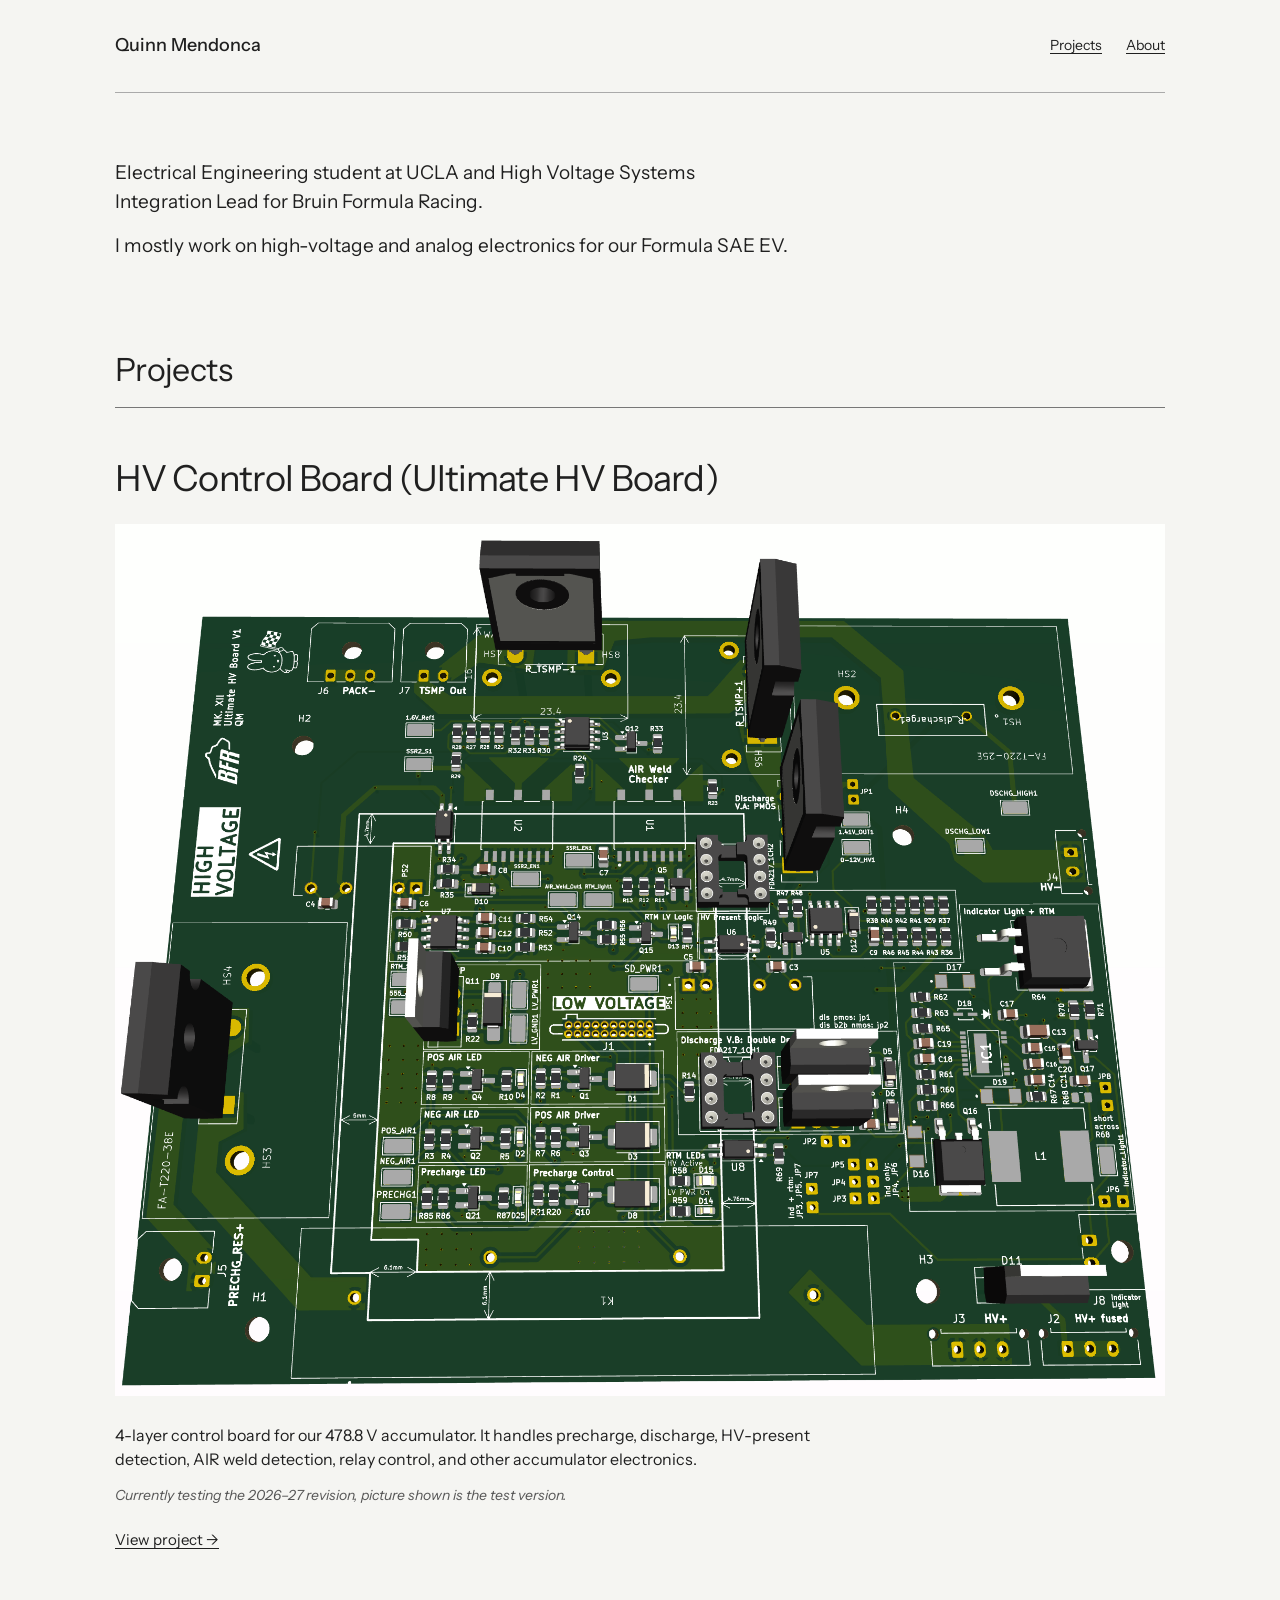
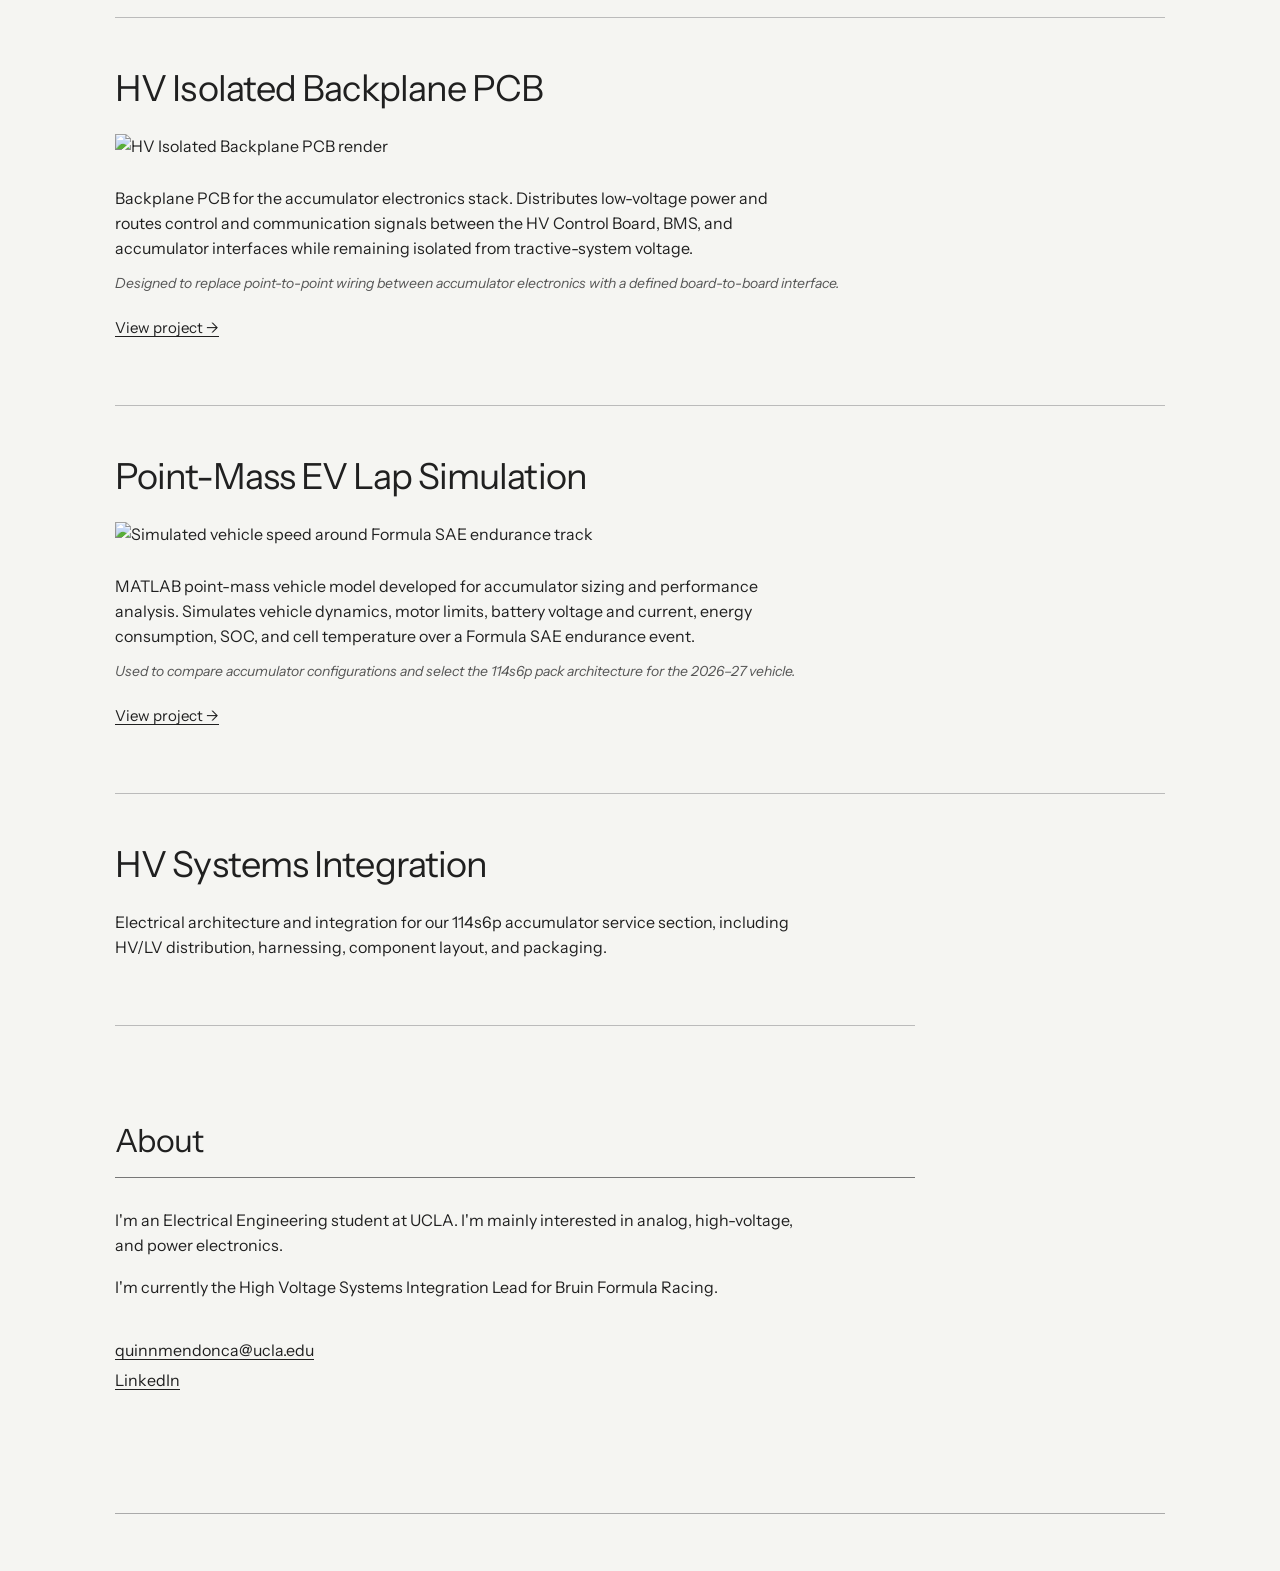
==== index.html @ 47c8b82d "lap sim info" ====
<!DOCTYPE html>
<html lang="en">

<head>
    <meta charset="UTF-8">
    <meta name="viewport" content="width=device-width, initial-scale=1.0">
    <title>Quinn Mendonca</title>
    <link rel="stylesheet" href="style.css">
</head>

<body>

<nav>
    <a class="site-name" href="index.html">Quinn Mendonca</a>

    <div class="nav-links">
        <a href="#projects">Projects</a>
        <a href="#about">About</a>
    </div>
</nav>

<main>

    <!-- INTRO -->
    <section class="intro">

        <p>
            Electrical Engineering student at UCLA and High Voltage Systems
            Integration Lead for Bruin Formula Racing.
        </p>

        <p>
            I mostly work on high-voltage and analog electronics for our
            Formula SAE EV.
        </p>

    </section>


    <!-- PROJECTS -->
    <section id="projects">

        <h1>Projects</h1>


        <!-- HV CONTROL BOARD -->
        <article class="project">

            <div class="project-heading">
                <h2>HV Control Board (Ultimate HV Board)</h2>
            </div>

            <div class="project-image">

                
                <img src="images/hv-control-board.png"
                     alt="HV Control Board PCB render">
                

            </div>

            <p class="project-description">
                4-layer control board for our 478.8 V accumulator. It handles
                precharge, discharge, HV-present detection, AIR weld detection,
                relay control, and other accumulator electronics.
            </p>

            <p class="project-note">
                Currently testing the 2026–27 revision, picture shown is the test version.
            </p>

            <a class="project-link"
               href="projects/hv-control-board.html">
                View project →
            </a>

        </article>

        <!-- HV ISOLATED BACKPLANE -->

        <article class="project">

            <div class="project-heading">
                <h2>HV Isolated Backplane PCB</h2>
            </div>

            <div class="project-image">

                <img src="images/hv-isolated-backplane/backplane.png"
                    alt="HV Isolated Backplane PCB render">

            </div>

            <p class="project-description">
                Backplane PCB for the accumulator electronics stack. Distributes
                low-voltage power and routes control and communication signals between
                the HV Control Board, BMS, and accumulator interfaces while remaining
                isolated from tractive-system voltage.
            </p>

            <p class="project-note">
                Designed to replace point-to-point wiring between accumulator
                electronics with a defined board-to-board interface.
            </p>

            <a class="project-link"
            href="projects/hv-isolated-backplane.html">
                View project →
            </a>

        </article>



         <!-- POINT-MASS EV LAP SIMULATION -->

        <article class="project">

            <div class="project-heading">
                <h2>Point-Mass EV Lap Simulation</h2>
            </div>

            <div class="project-image">

                <img src="images/lap-simulation/track.png"
                    alt="Simulated vehicle speed around Formula SAE endurance track">

            </div>

            <p class="project-description">
                MATLAB point-mass vehicle model developed for accumulator sizing and
                performance analysis. Simulates vehicle dynamics, motor limits,
                battery voltage and current, energy consumption, SOC, and cell
                temperature over a Formula SAE endurance event.
            </p>

            <p class="project-note">
                Used to compare accumulator configurations and select the 114s6p pack
                architecture for the 2026–27 vehicle.
            </p>

            <a class="project-link"
            href="projects/point-mass-ev-lap-simulation.html">
                View project →
            </a>

        </article>


        <!-- HV SYSTEMS -->
        <article class="project simple-project">

            <div class="project-heading">
                <h2>HV Systems Integration</h2>
            </div>

            <p class="project-description">
                Electrical architecture and integration for our 114s6p
                accumulator service section, including HV/LV distribution, harnessing,
                component layout, and packaging.
            </p>

        </article>


    </section>


    <!-- ABOUT -->
    <section id="about" class="about">

        <h1>About</h1>

        <p>
            I'm an Electrical Engineering student at UCLA. I'm mainly interested
            in analog, high-voltage, and power electronics.
        </p>

        <p>
            I'm currently the High Voltage Systems Integration Lead for
            Bruin Formula Racing.
        </p>

        <p class="contact">
            <a href="mailto:quinnmendonca@ucla.edu">
                quinnmendonca@ucla.edu
            </a>
            <br>
            <a href="https://www.linkedin.com/in/quinn-mendonca">
                LinkedIn
            </a>
        </p>

    </section>

</main>


<footer>
  
</footer>

</body>

</html>
---- style.css ----
@import url("https://fonts.googleapis.com/css2?family=Instrument+Sans:wght@400;500;600&display=swap");


* {
    box-sizing: border-box;
}


body {
    margin: 0;

    background: #f5f5f2;
    color: #202020;

    font-family: "Instrument Sans", Arial, sans-serif;
    font-size: 16px;
    line-height: 1.55;
}


a {
    color: #202020;
    text-underline-offset: 3px;
}


/* PAGE WIDTH */

nav,
main,
footer {
    width: calc(100% - 64px);
    max-width: 1050px;

    margin-left: auto;
    margin-right: auto;
}


/* NAV */

nav {
    padding: 32px 0;

    display: flex;
    justify-content: space-between;
    align-items: center;

    border-bottom: 1px solid #aaa;
}


.site-name {
    font-size: 18px;
    font-weight: 500;
    text-decoration: none;
}


.nav-links {
    display: flex;
    gap: 24px;
}


.nav-links a {
    font-size: 14px;
}


/* INTRO */

.intro {
    max-width: 680px;

    padding: 65px 0 85px;
}


.intro p {
    margin: 0 0 14px;

    font-size: 19px;
    line-height: 1.55;
}


.intro p:last-child {
    margin-bottom: 0;
}


/* NORMAL SECTION HEADINGS */

section > h1 {
    margin: 0;

    padding-bottom: 12px;

    border-bottom: 1px solid #777;

    font-size: 32px;
    font-weight: 400;
    letter-spacing: -0.02em;
}


/* PROJECTS */

.project {
    padding: 50px 0 65px;

    border-bottom: 1px solid #bbb;
}


.project-heading {
    margin-bottom: 25px;
}


.project-heading h2 {
    margin: 0 0 7px;

    font-size: 36px;
    font-weight: 400;
    line-height: 1.15;

    letter-spacing: -0.025em;
}


.small-label {
    margin: 0;

    font-size: 9px;
    font-weight: 500;
    letter-spacing: 0.12em;

    text-transform: uppercase;

    opacity: 0.55;
}


/* PCB IMAGE */

.project-image {
    width: 100%;

    margin: 0 0 27px;
}


.project-image img {
    display: block;

    width: 100%;
    height: auto;
}


.placeholder {
    width: 100%;
    height: 470px;

    display: flex;
    align-items: center;
    justify-content: center;

    background: #deded9;

    font-size: 10px;
    letter-spacing: 0.1em;

    color: #777;
}


/* PROJECT TEXT */

.project-description {
    max-width: 700px;

    margin: 0 0 13px;
}


.project-note {
    margin: 0 0 20px;

    font-size: 14px;
    font-style: italic;

    color: #555;
}


.project-link {
    font-size: 15px;
}


.simple-project {
    max-width: 800px;
}


.simple-project .project-description {
    margin-bottom: 0;
}


/* ABOUT */

.about {
    max-width: 800px;

    padding: 90px 0 100px;
}


.about > h1 {
    margin-bottom: 30px;
}


.about > p {
    max-width: 680px;

    margin: 0 0 17px;
}


.contact {
    margin-top: 35px !important;
    line-height: 1.9;
}


/* FOOTER */

footer {
    padding: 22px 0 35px;

    border-top: 1px solid #aaa;

    font-size: 11px;

    color: #666;
}


footer p {
    margin: 0;
}


/* MOBILE */

@media (max-width: 700px) {

    nav,
    main,
    footer {
        width: calc(100% - 36px);
    }


    nav {
        padding: 24px 0;
    }


    .site-name {
        font-size: 16px;
    }


    .nav-links {
        gap: 15px;
    }


    .nav-links a {
        font-size: 12px;
    }


    .intro {
        padding: 50px 0 65px;
    }


    .intro p {
        font-size: 17px;
    }


    section > h1 {
        font-size: 28px;
    }


    .project {
        padding: 38px 0 50px;
    }


    .project-heading h2 {
        font-size: 30px;
    }


    .placeholder {
        height: 280px;
    }


    .about {
        padding: 65px 0 80px;
    }

}/* ========================================
   PROJECT PAGE
   ======================================== */

.project-page {
    max-width: 900px;
}


/* INTRO */

.project-intro {
    padding: 65px 0 55px;
}

.back-link {
    display: inline-block;

    margin-bottom: 38px;

    font-size: 13px;
}

.project-intro h1 {
    margin: 0 0 12px;

    font-size: 48px;
    font-weight: 400;
    line-height: 1.1;

    letter-spacing: -0.035em;
}

.project-subtitle {
    margin: 0 0 35px;

    font-size: 10px;
    font-weight: 500;
    letter-spacing: 0.1em;

    text-transform: uppercase;

    color: #666;
}

.project-lead {
    max-width: 700px;

    margin: 0;

    font-size: 19px;
    line-height: 1.6;
}


/* SECTIONS */

.project-section {
    padding: 65px 0;

    border-top: 1px solid #888;
}

.project-section h2 {
    margin: 0 0 30px;

    font-size: 34px;
    font-weight: 400;

    letter-spacing: -0.025em;
}

.project-section h3 {
    margin: 42px 0 17px;

    font-size: 20px;
    font-weight: 500;
}

.project-section > p {
    max-width: 720px;

    margin: 0 0 20px;

    line-height: 1.65;
}

.project-section ul {
    max-width: 680px;

    margin: 22px 0 35px;
    padding-left: 28px;
}

.project-section li {
    margin-bottom: 8px;
}


/* IMAGES */

.project-page figure {
    margin-left: 0;
    margin-right: 0;
}

.full-image {
    margin-top: 0;
    margin-bottom: 65px;
}

.content-image {
    max-width: 760px;

    margin-top: 35px;
    margin-bottom: 35px;
}

.project-placeholder {
    width: 100%;
    min-height: 420px;

    display: flex;
    align-items: center;
    justify-content: center;

    background: #deded9;

    color: #777;

    font-size: 10px;
    letter-spacing: 0.1em;
}

.project-placeholder.schematic {
    min-height: 350px;

    background: #fff;
}

.project-placeholder.small {
    min-height: 260px;
}

.project-placeholder.board-layout {
    min-height: 500px;
}

.project-placeholder.photo {
    min-height: 400px;
}

figcaption,
.image-note {
    margin-top: 9px;

    font-size: 11px;
    line-height: 1.5;

    color: #666;
}


/* TWO IMAGES */

.two-images {
    display: grid;
    grid-template-columns: 1fr 1fr;
    gap: 20px;

    margin: 35px 0;
}

.two-images figure {
    margin-top: 0;
    margin-bottom: 0;
}


/* CALCULATIONS */

.calculation-box {
    max-width: 720px;

    margin: 28px 0;

    padding: 30px;

    background: #e8e8e4;

    font-size: 13px;
}


/* STATUS */

.project-updated {
    padding: 25px 0 70px;

    border-top: 1px solid #888;

    font-size: 10px;
    letter-spacing: 0.08em;

    text-transform: uppercase;

    color: #666;
}


/* REAL IMAGES */

.project-page img {
    display: block;

    max-width: 100%;
    height: auto;
}


/* MOBILE */

@media (max-width: 700px) {

    .project-intro {
        padding: 45px 0;
    }

    .back-link {
        margin-bottom: 28px;
    }

    .project-intro h1 {
        font-size: 39px;
    }

    .project-lead {
        font-size: 17px;
    }

    .project-section {
        padding: 50px 0;
    }

    .project-section h2 {
        font-size: 30px;
    }

    .two-images {
        display: block;
    }

    .two-images figure {
        margin-bottom: 30px;
    }

    .project-placeholder {
        min-height: 280px;
    }

    .project-placeholder.schematic,
    .project-placeholder.small,
    .project-placeholder.photo,
    .project-placeholder.board-layout {
        min-height: 250px;
    }

}
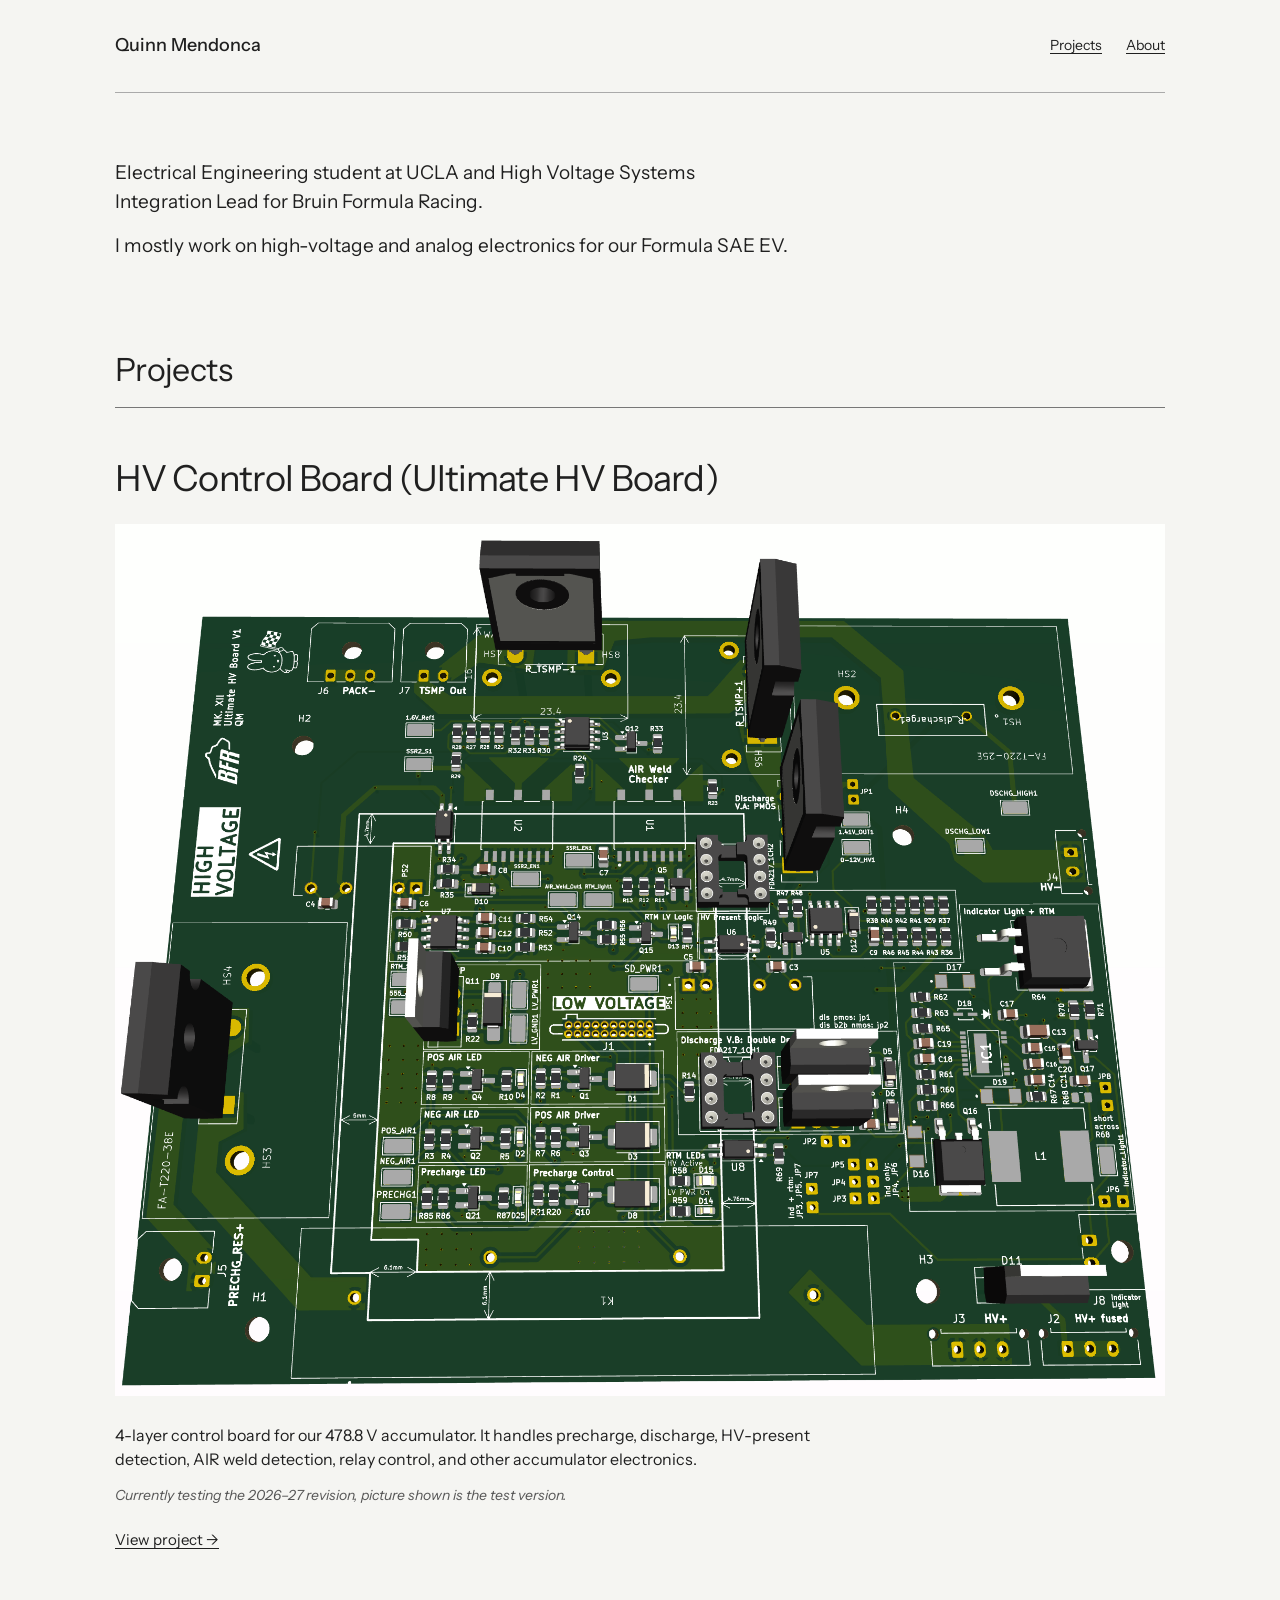
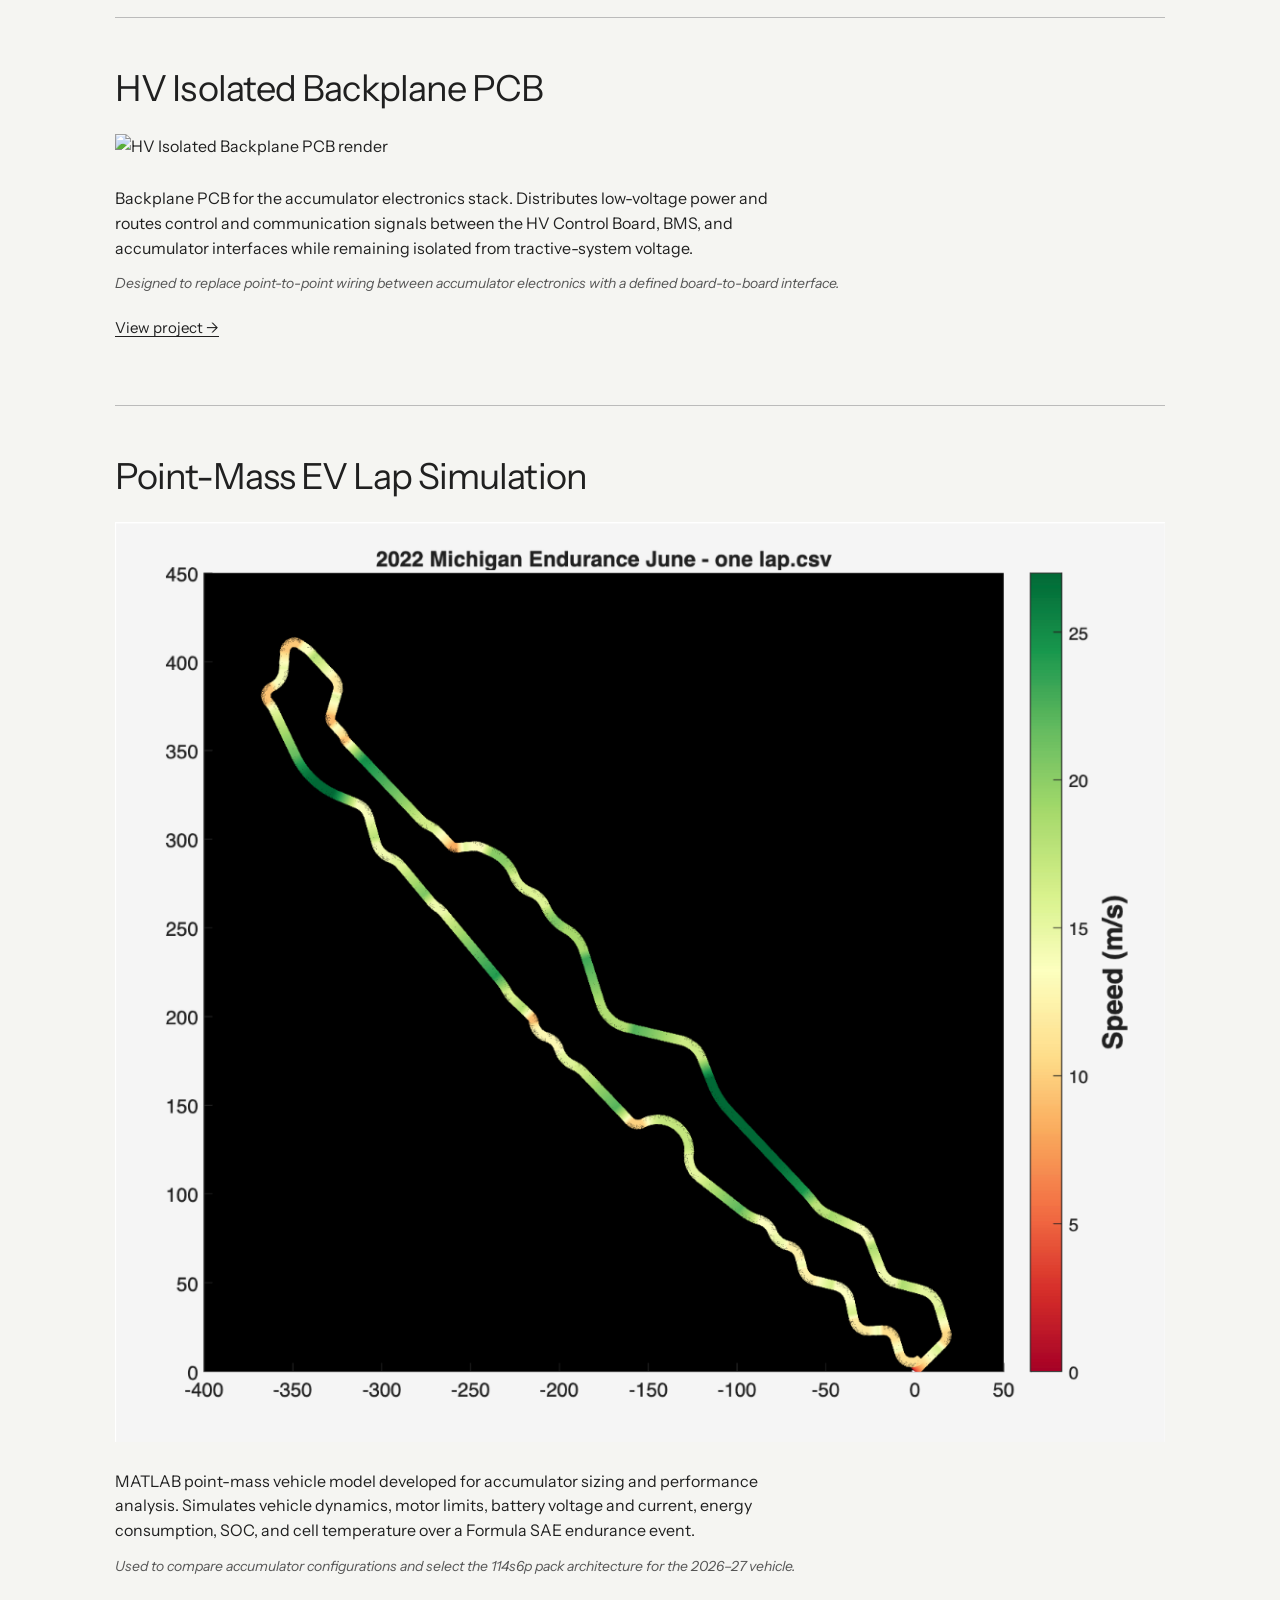
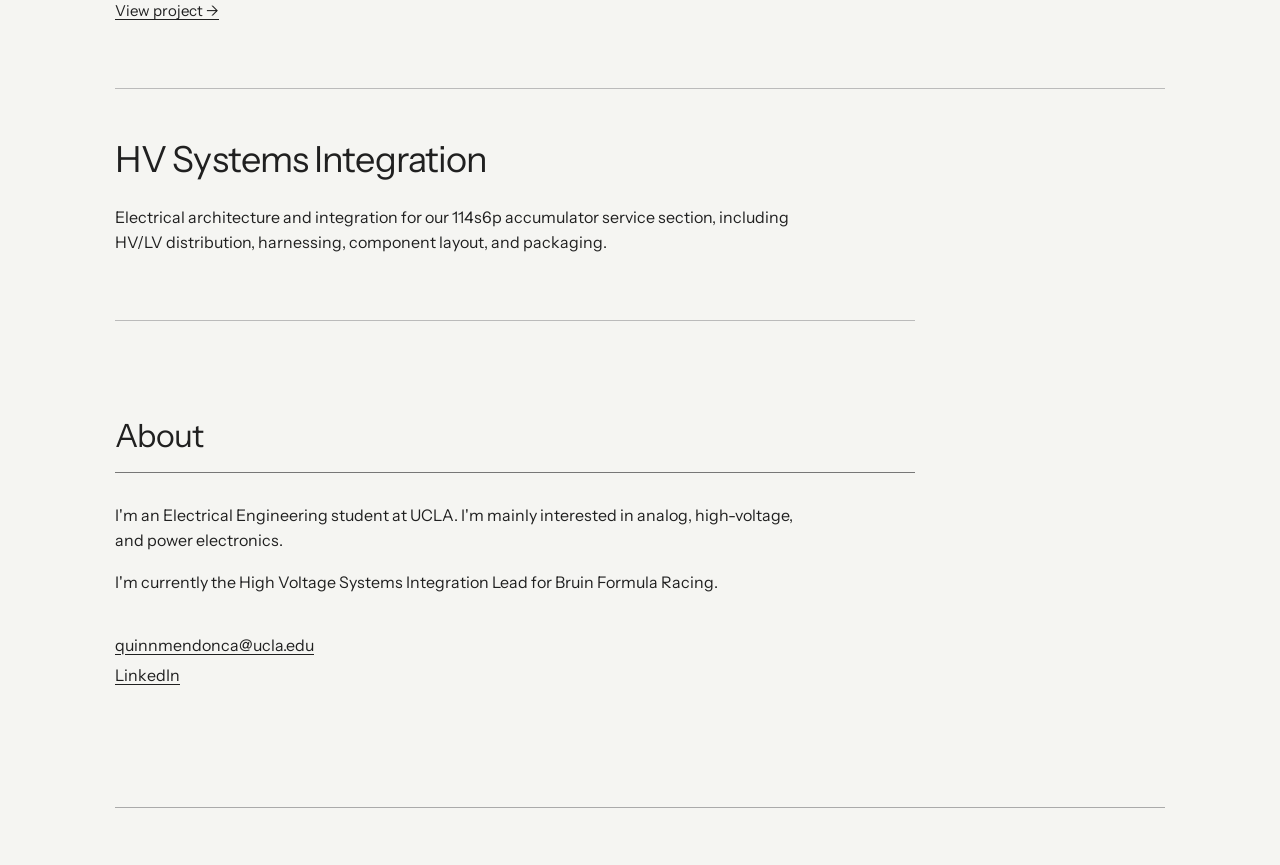
==== commit f8d60985: "update" ====
--- a/index.html
+++ b/index.html
@@ -122,7 +122,7 @@
 
             <div class="project-image">
 
-                <img src="images/lap-simulation/track.png"
+                <img src="images/lap-sim/track.png"
                     alt="Simulated vehicle speed around Formula SAE endurance track">
 
             </div>
@@ -140,7 +140,7 @@
             </p>
 
             <a class="project-link"
-            href="projects/point-mass-ev-lap-simulation.html">
+            href="projects/lap-sim.html">
                 View project →
             </a>
 
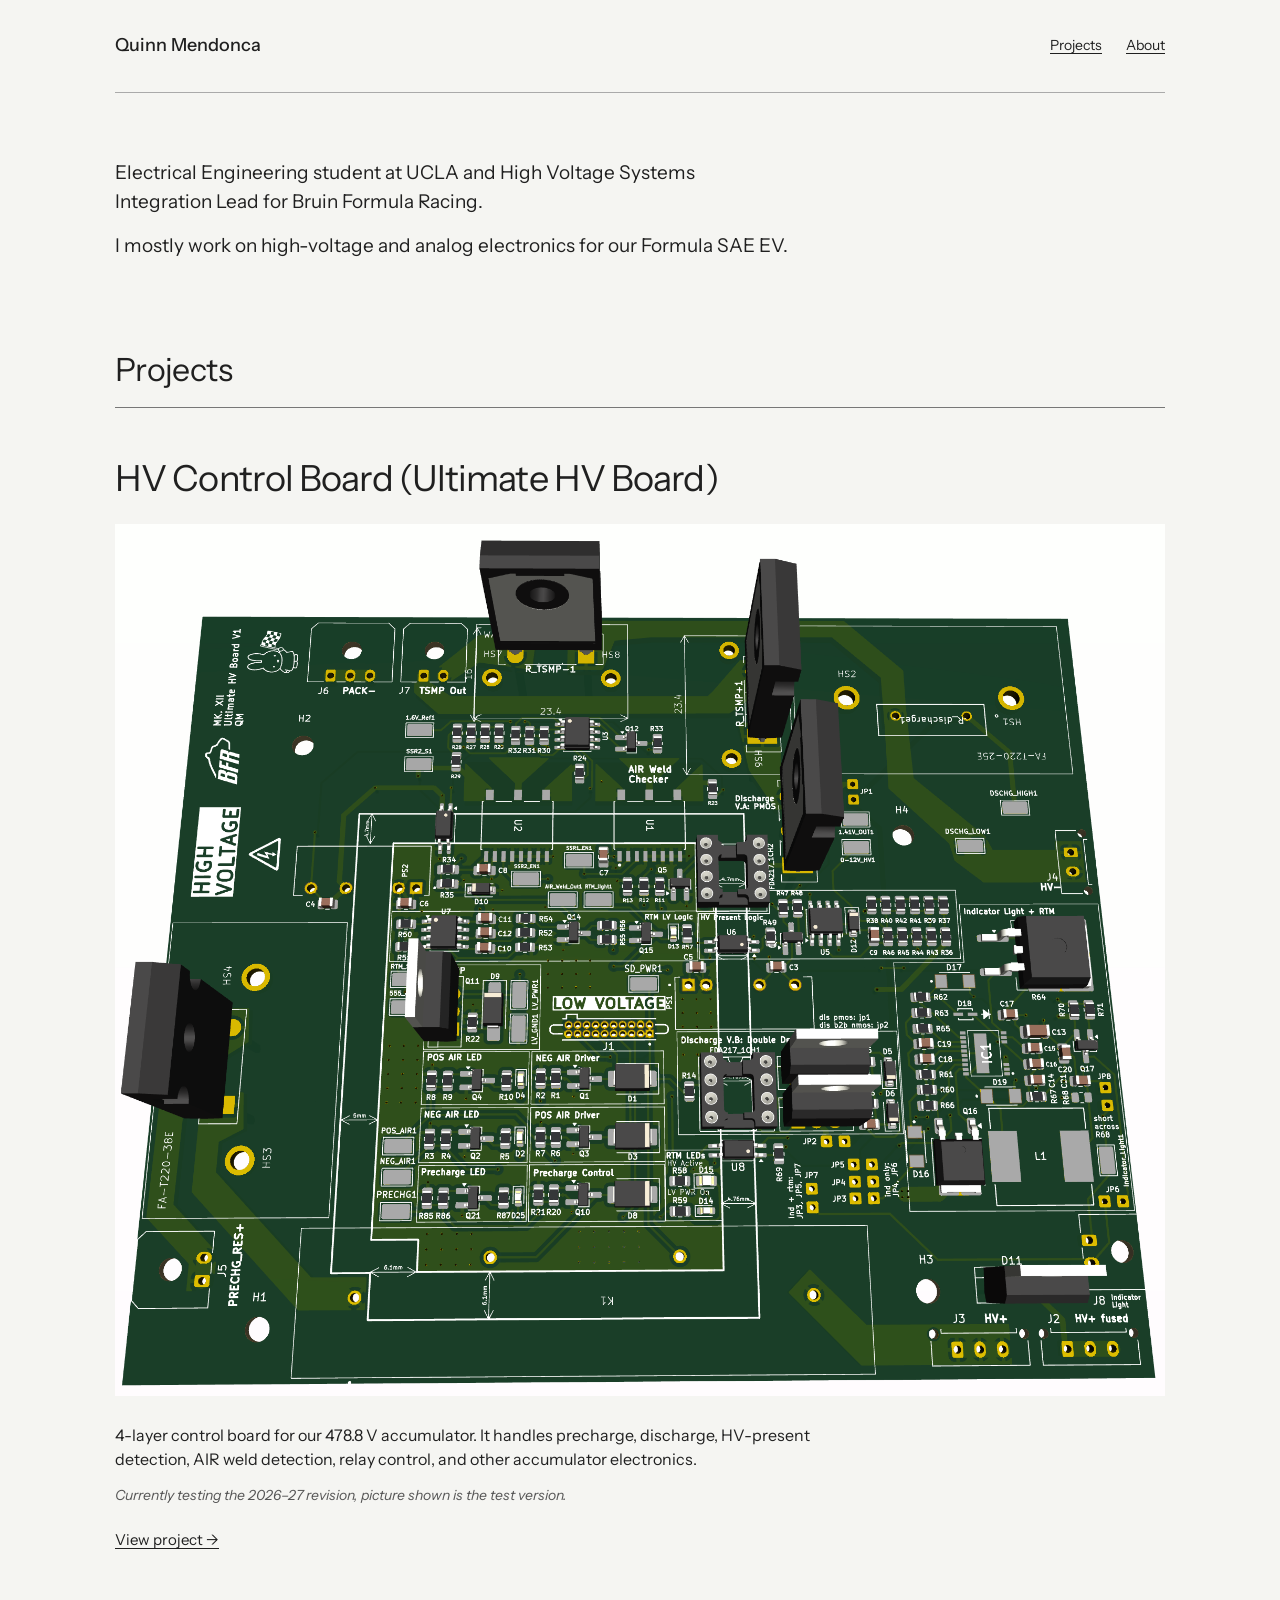
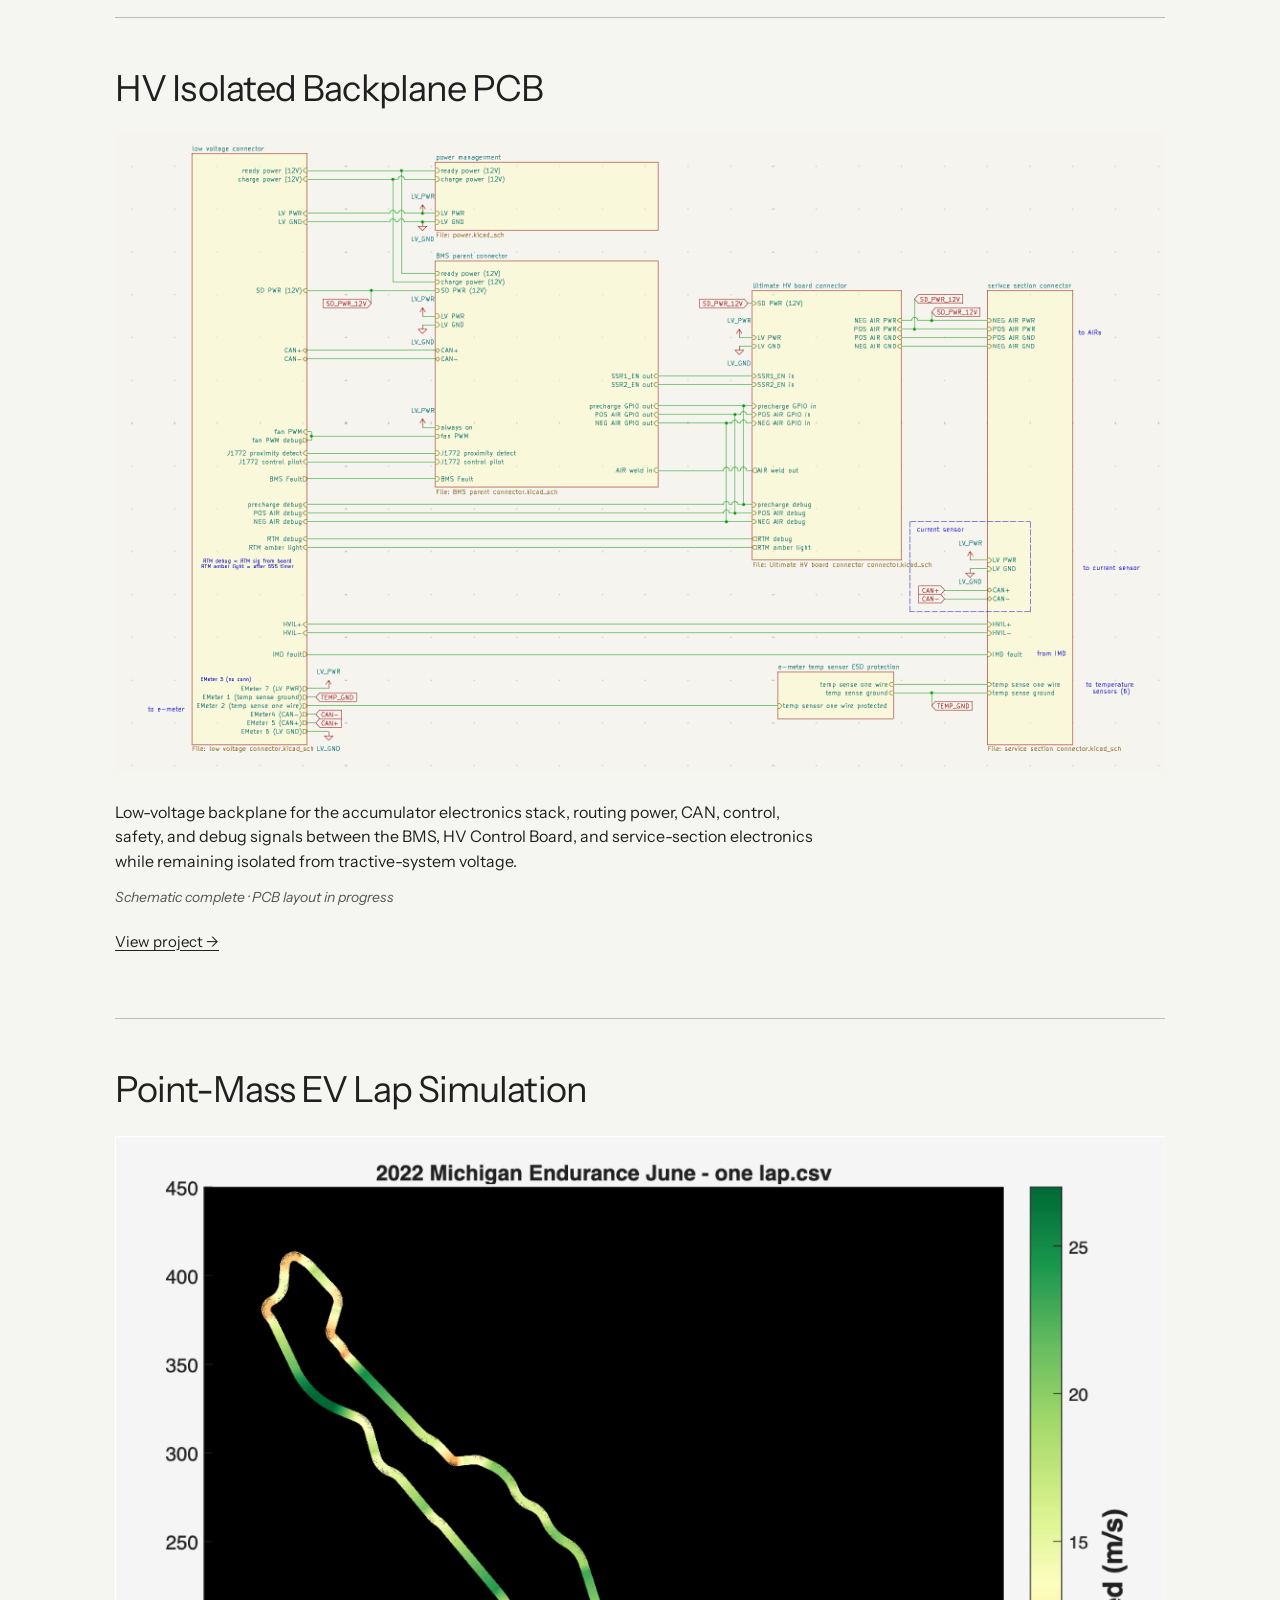
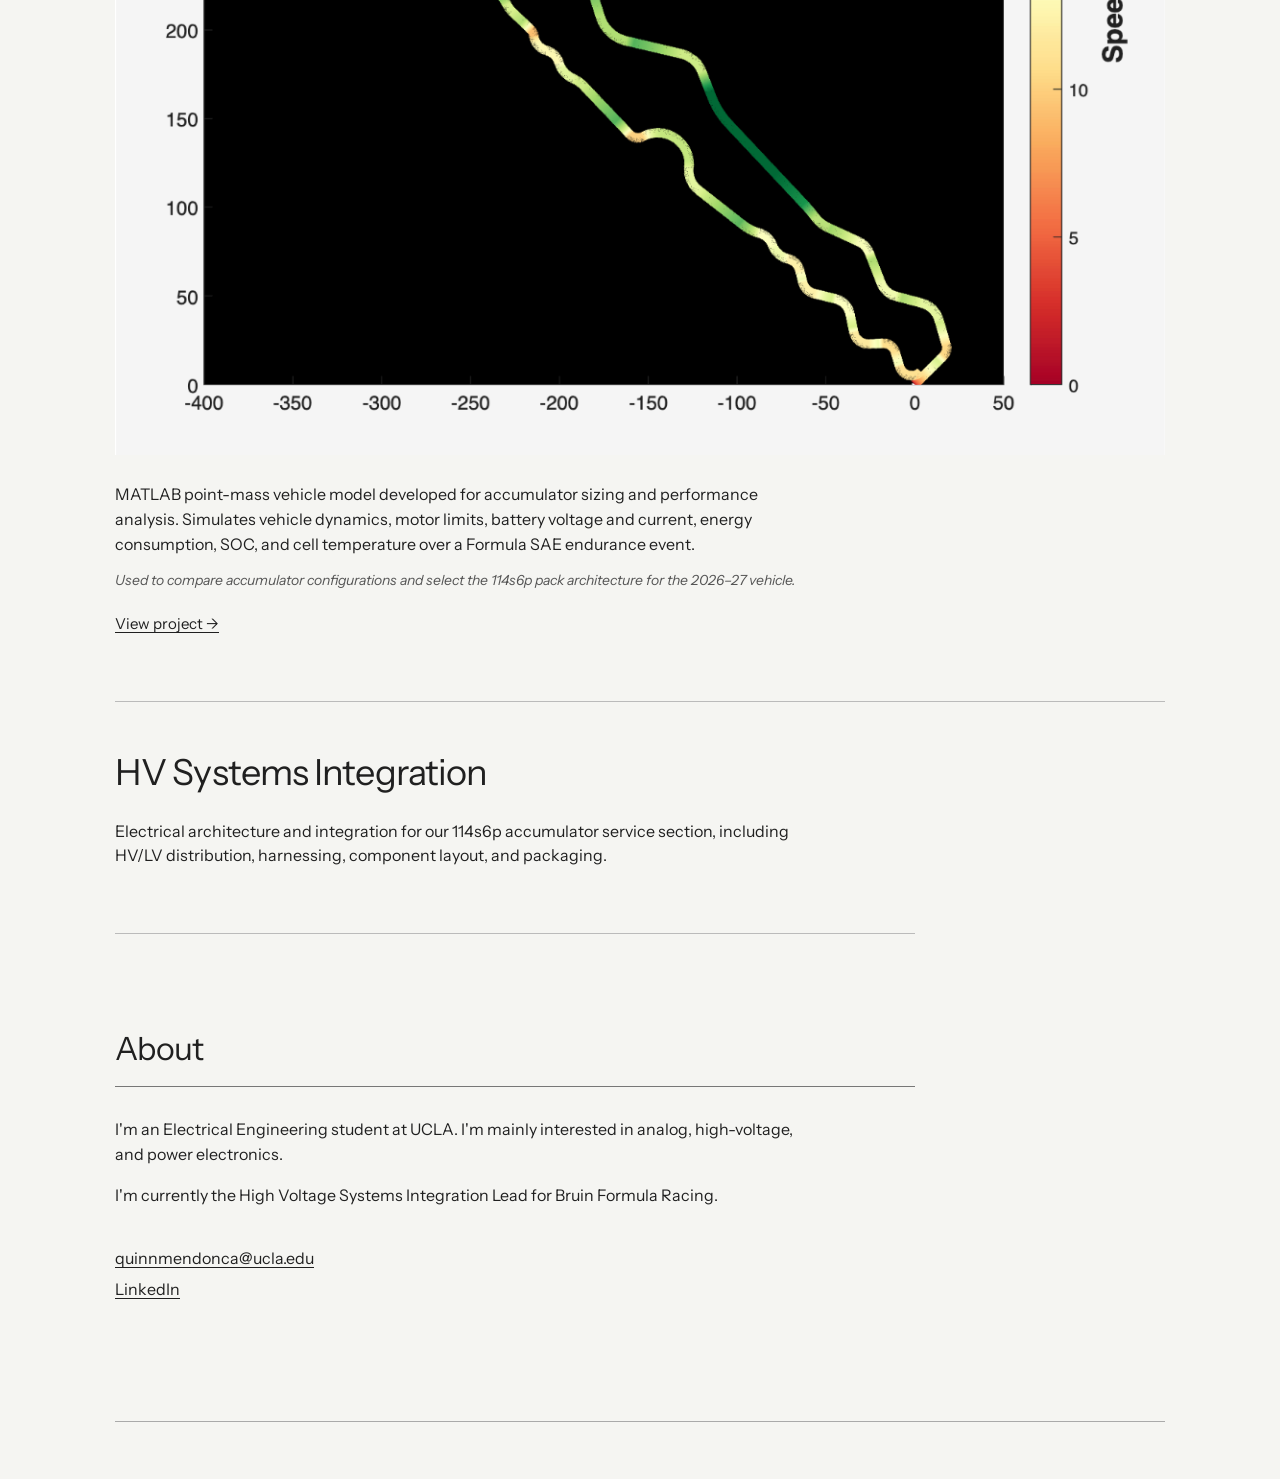
==== commit dab00aa4: "backplane" ====
--- a/index.html
+++ b/index.html
@@ -85,22 +85,19 @@
             </div>
 
             <div class="project-image">
-
-                <img src="images/hv-isolated-backplane/backplane.png"
-                    alt="HV Isolated Backplane PCB render">
-
-            </div>
-
-            <p class="project-description">
-                Backplane PCB for the accumulator electronics stack. Distributes
-                low-voltage power and routes control and communication signals between
-                the HV Control Board, BMS, and accumulator interfaces while remaining
-                isolated from tractive-system voltage.
+                <img src="images/hv-backplane/top-level.png"
+                    alt="HV Isolated Backplane top-level schematic">
+            </div>
+
+            <p class="project-description">
+                Low-voltage backplane for the accumulator electronics stack, routing
+                power, CAN, control, safety, and debug signals between the BMS, HV
+                Control Board, and service-section electronics while remaining isolated
+                from tractive-system voltage.
             </p>
 
             <p class="project-note">
-                Designed to replace point-to-point wiring between accumulator
-                electronics with a defined board-to-board interface.
+                Schematic complete · PCB layout in progress
             </p>
 
             <a class="project-link"
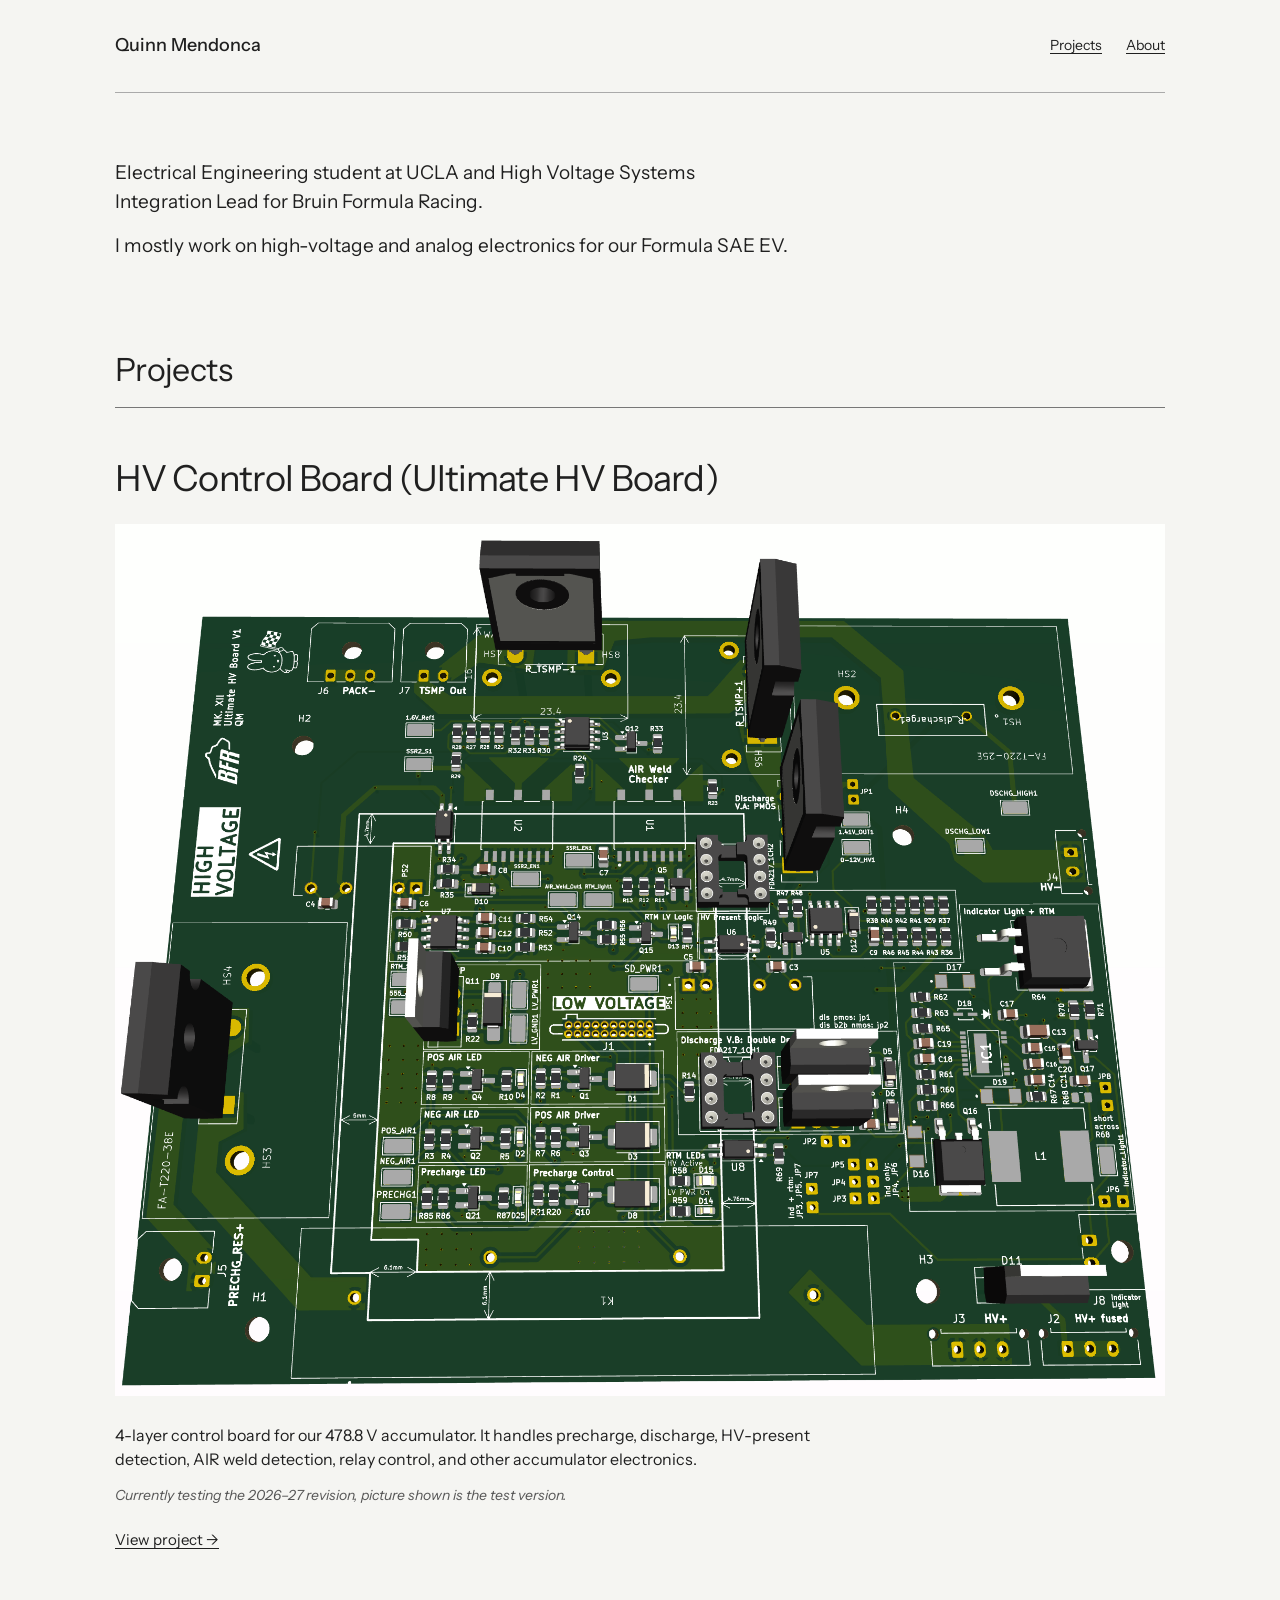
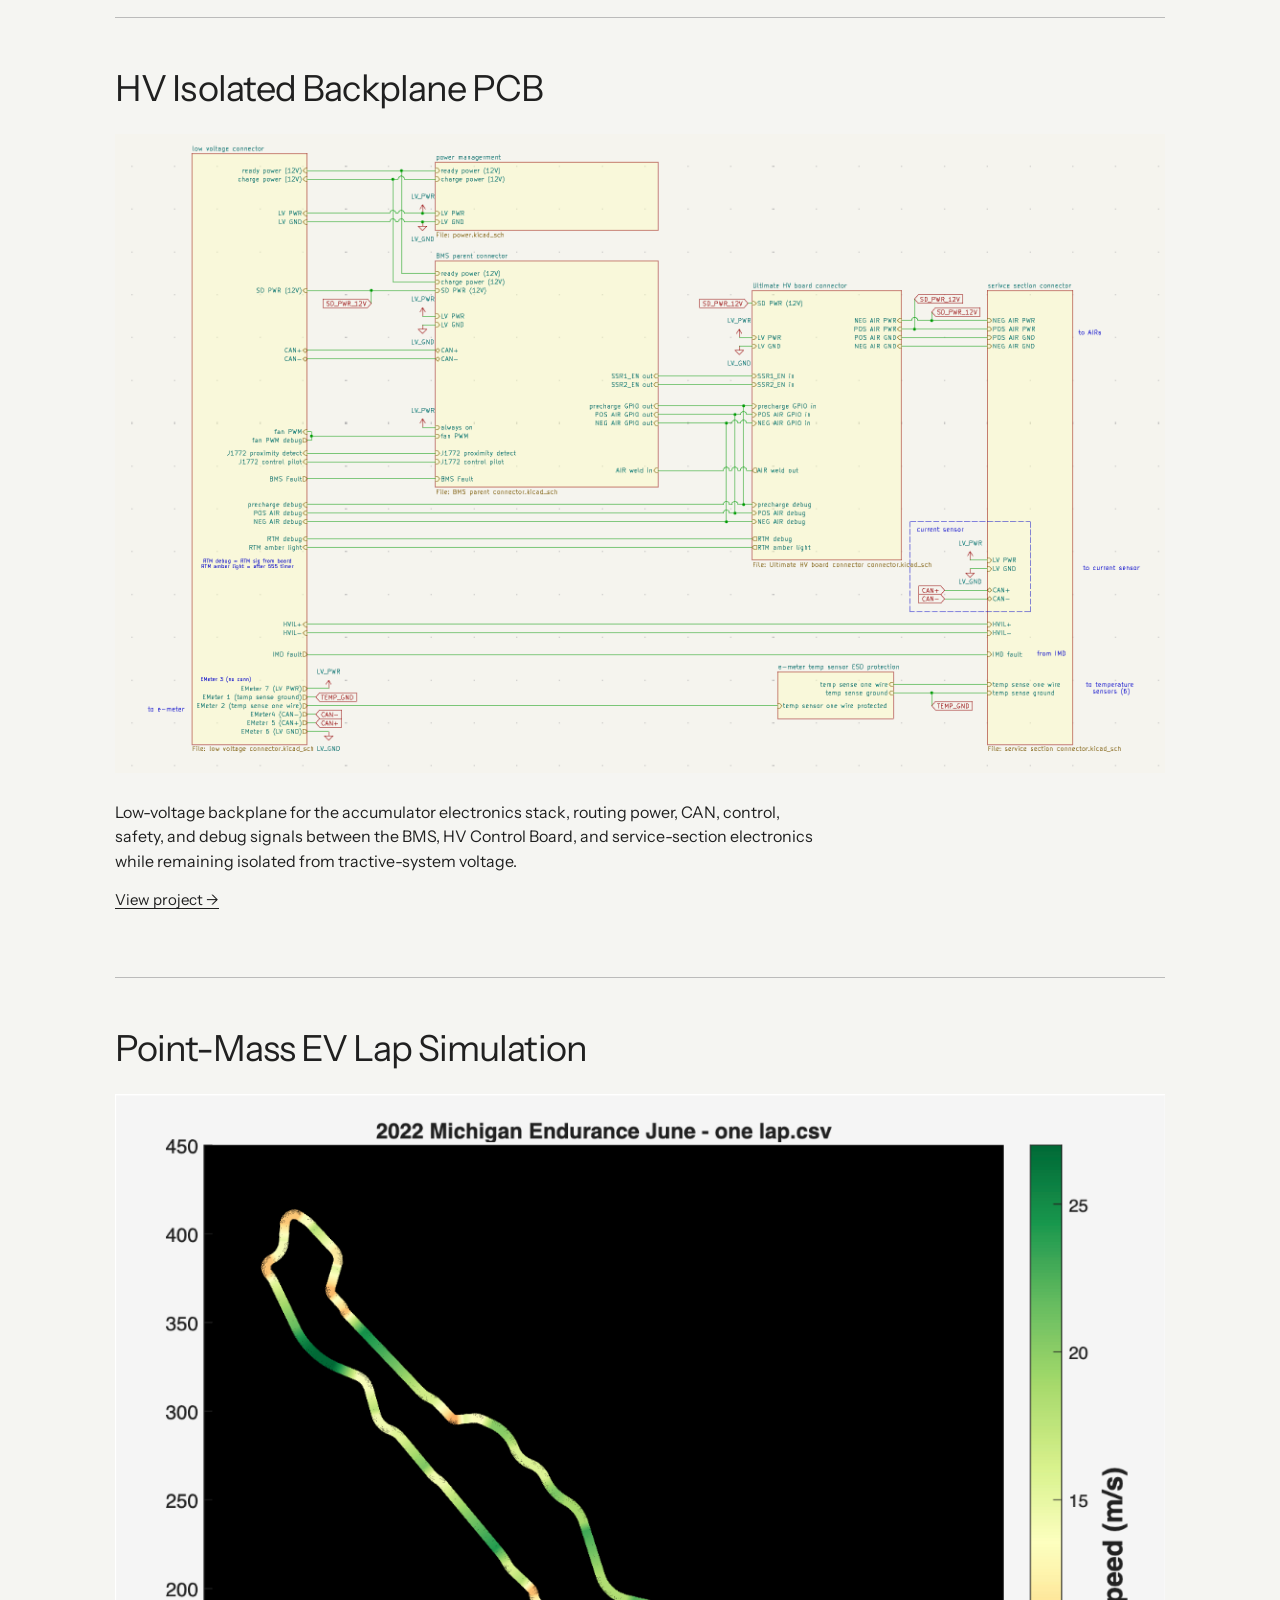
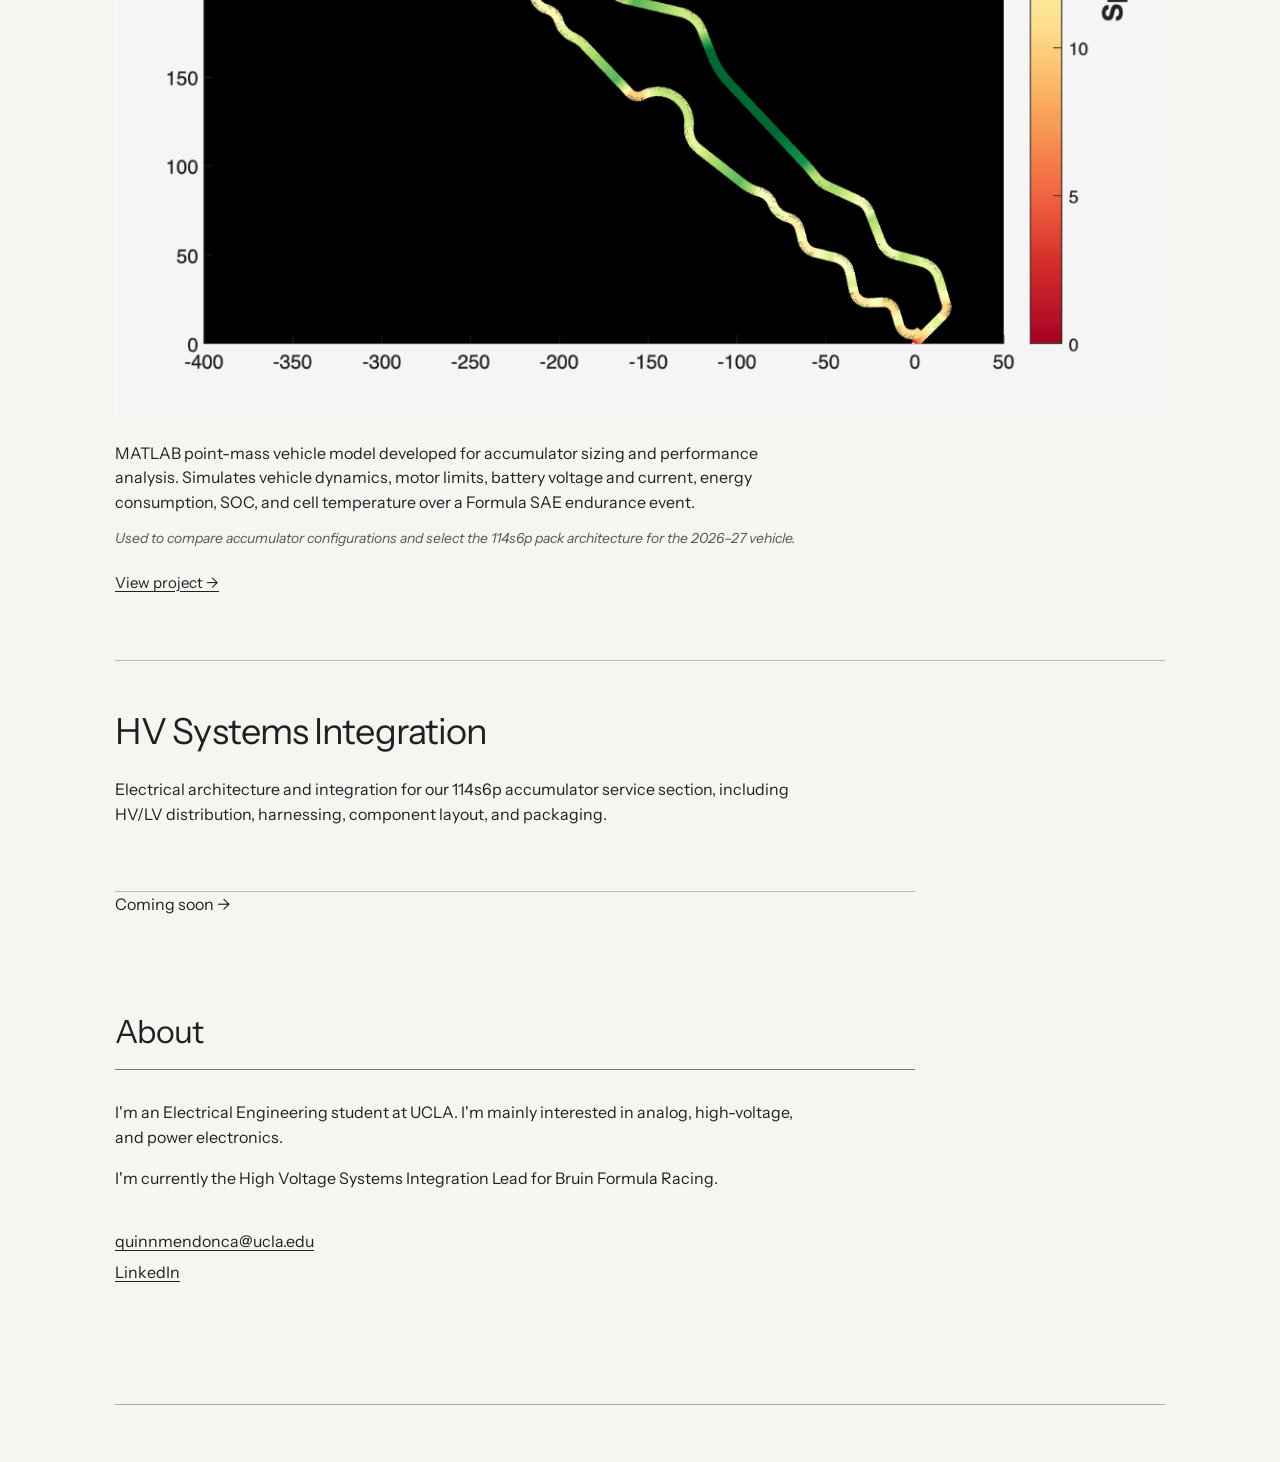
==== commit 09dd5de5: "update" ====
--- a/index.html
+++ b/index.html
@@ -96,10 +96,6 @@
                 from tractive-system voltage.
             </p>
 
-            <p class="project-note">
-                Schematic complete · PCB layout in progress
-            </p>
-
             <a class="project-link"
             href="projects/hv-isolated-backplane.html">
                 View project →
@@ -159,6 +155,8 @@
 
         </article>
 
+        Coming soon →
+
 
     </section>
 
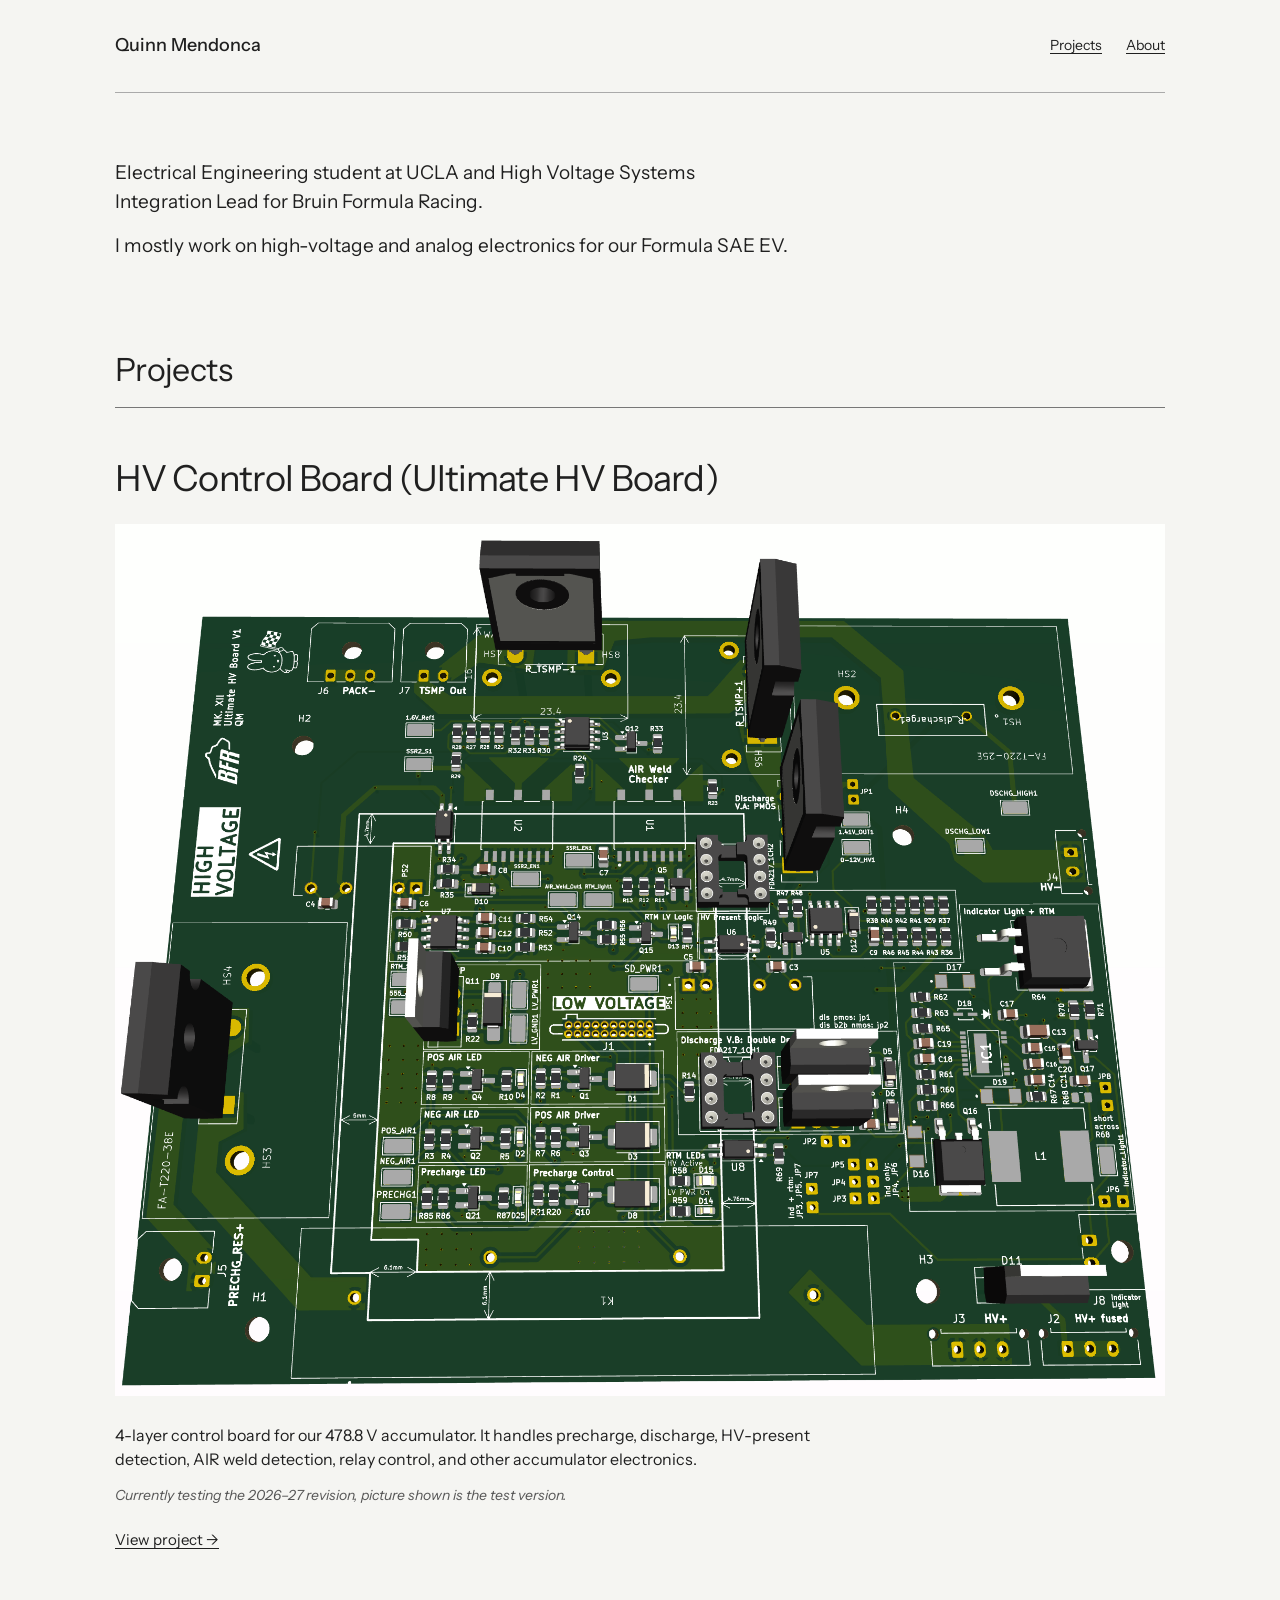
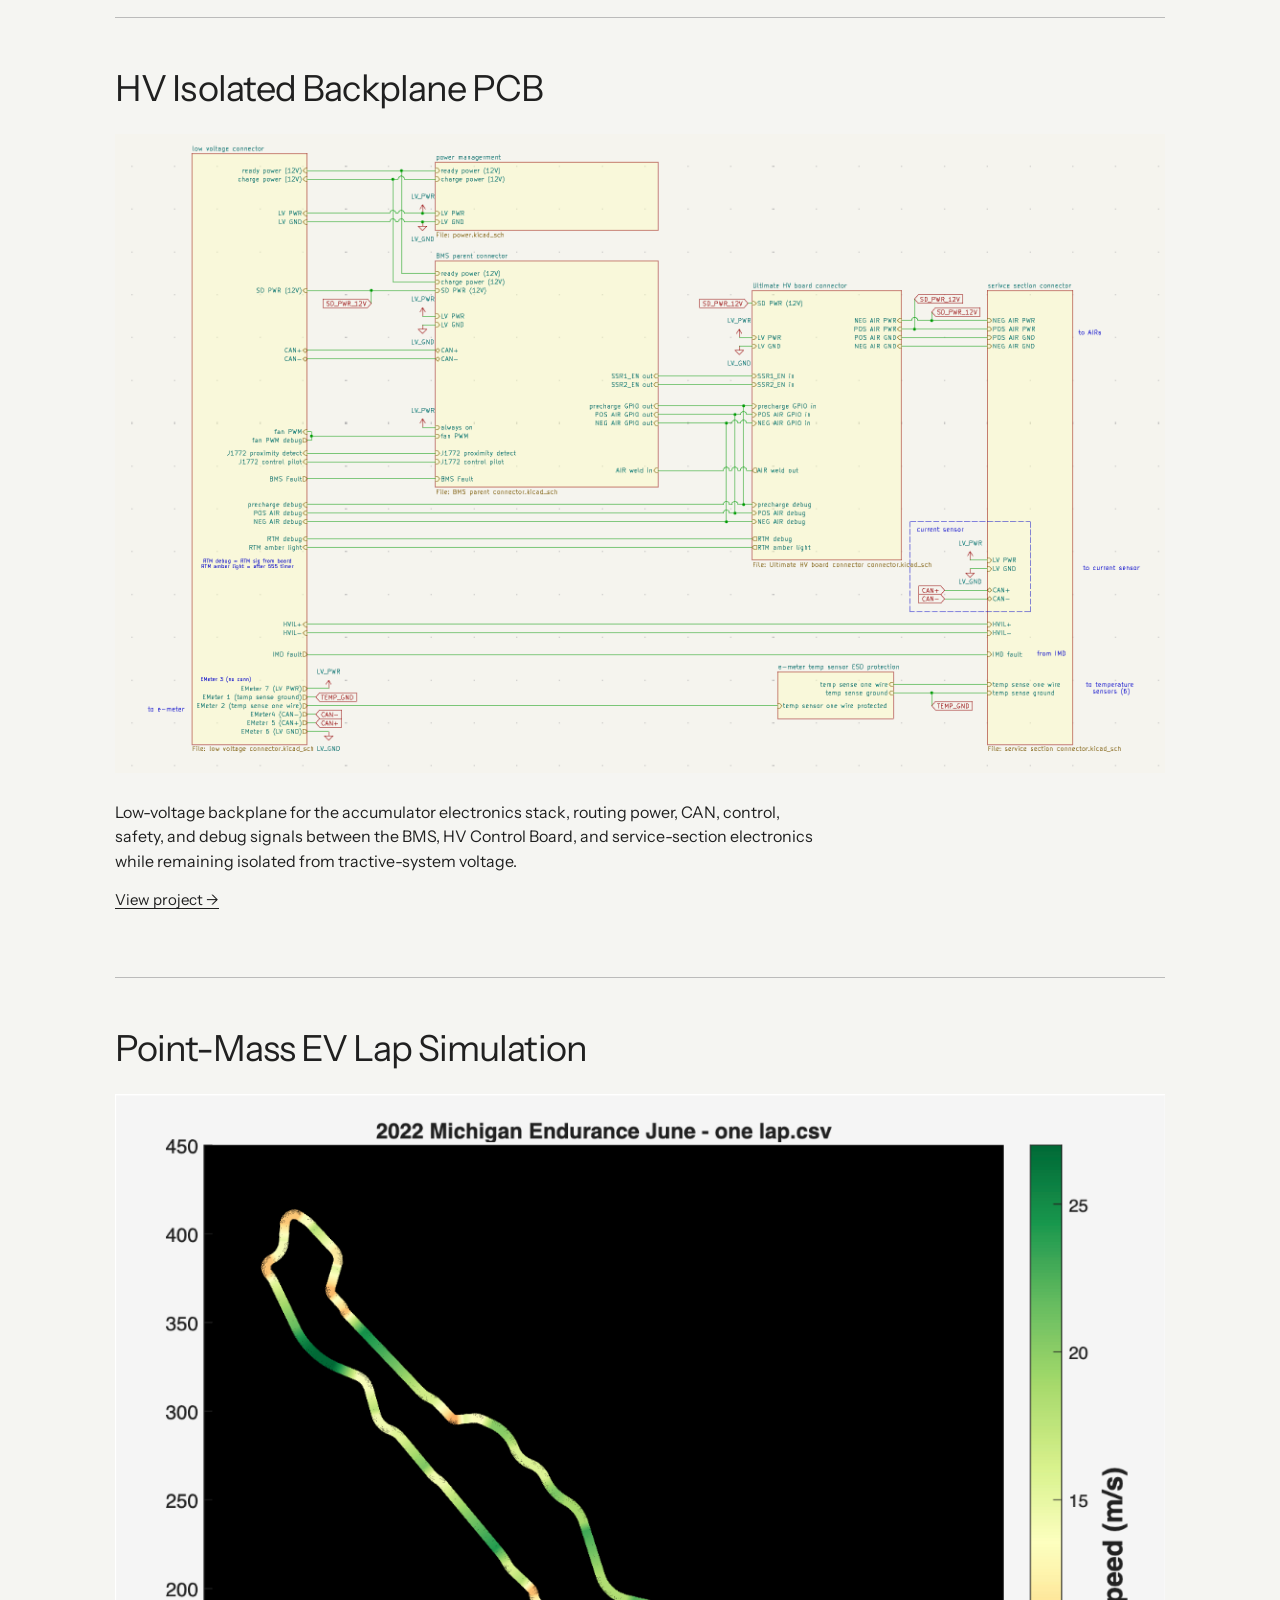
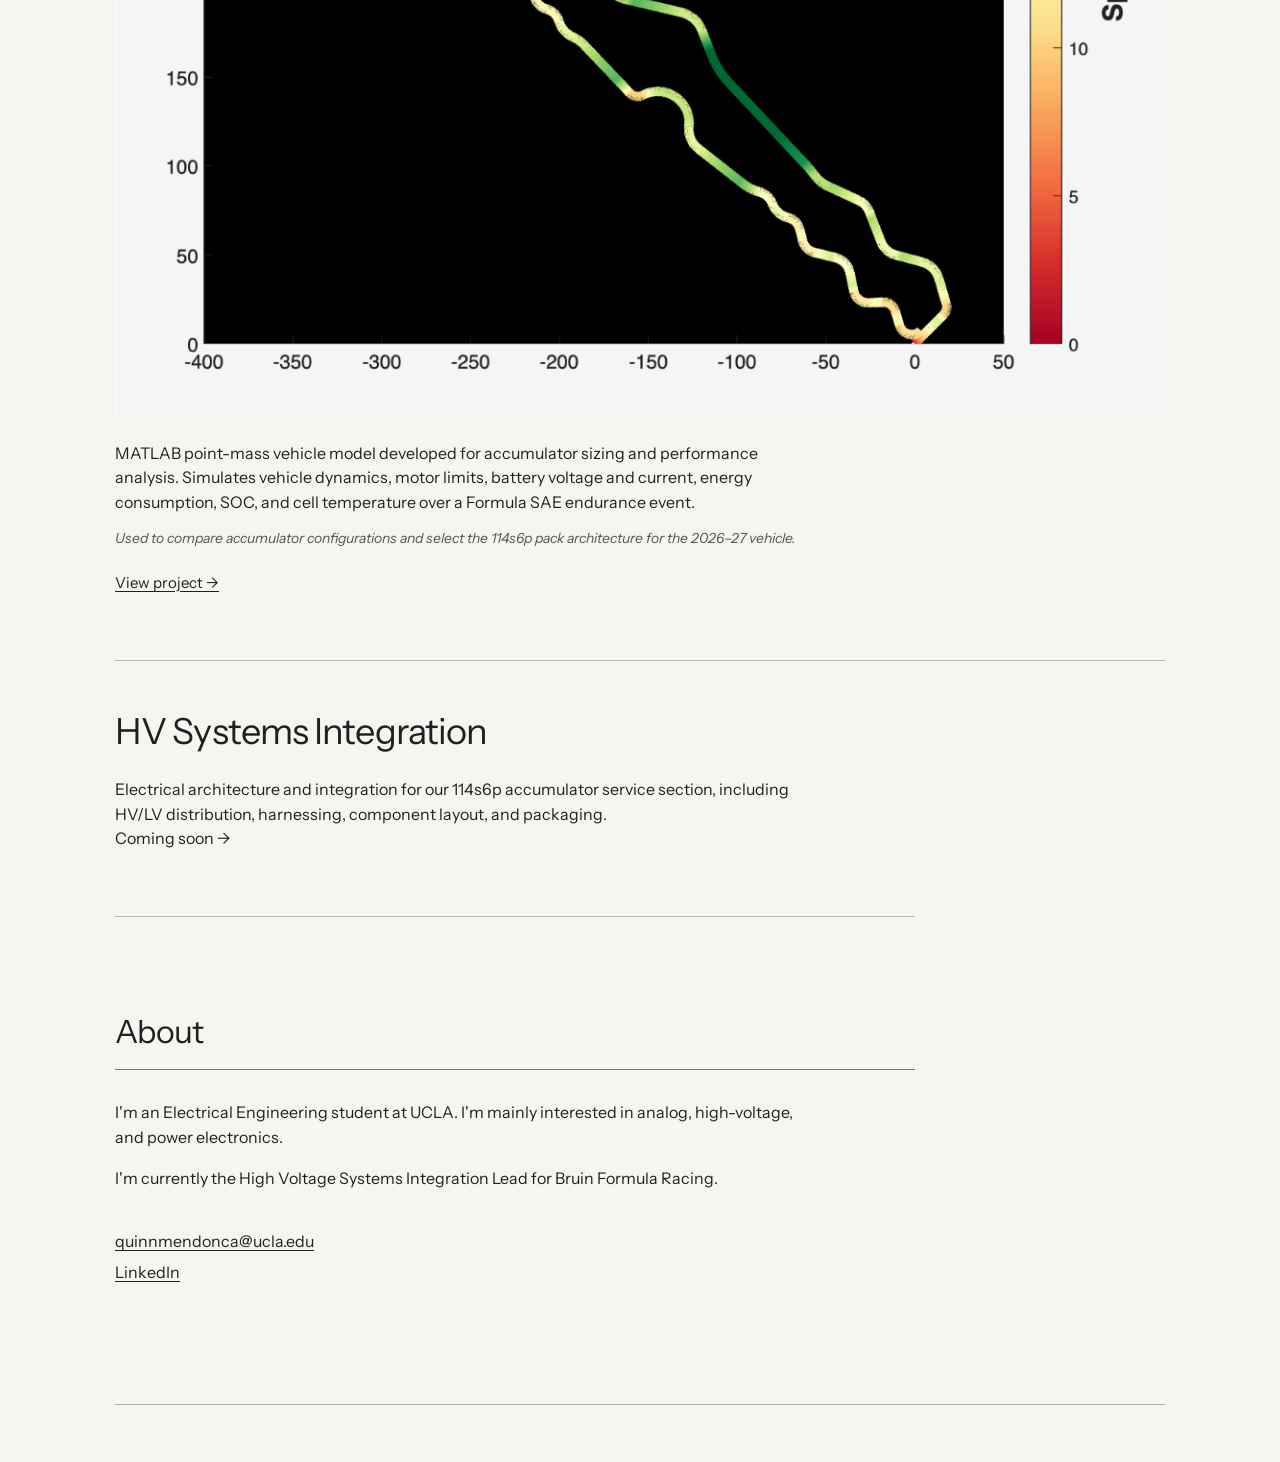
==== commit b1f76bbc: "...." ====
--- a/index.html
+++ b/index.html
@@ -153,9 +153,11 @@
                 component layout, and packaging.
             </p>
 
-        </article>
-
-        Coming soon →
+            Coming soon →
+
+        </article>
+
+
 
 
     </section>
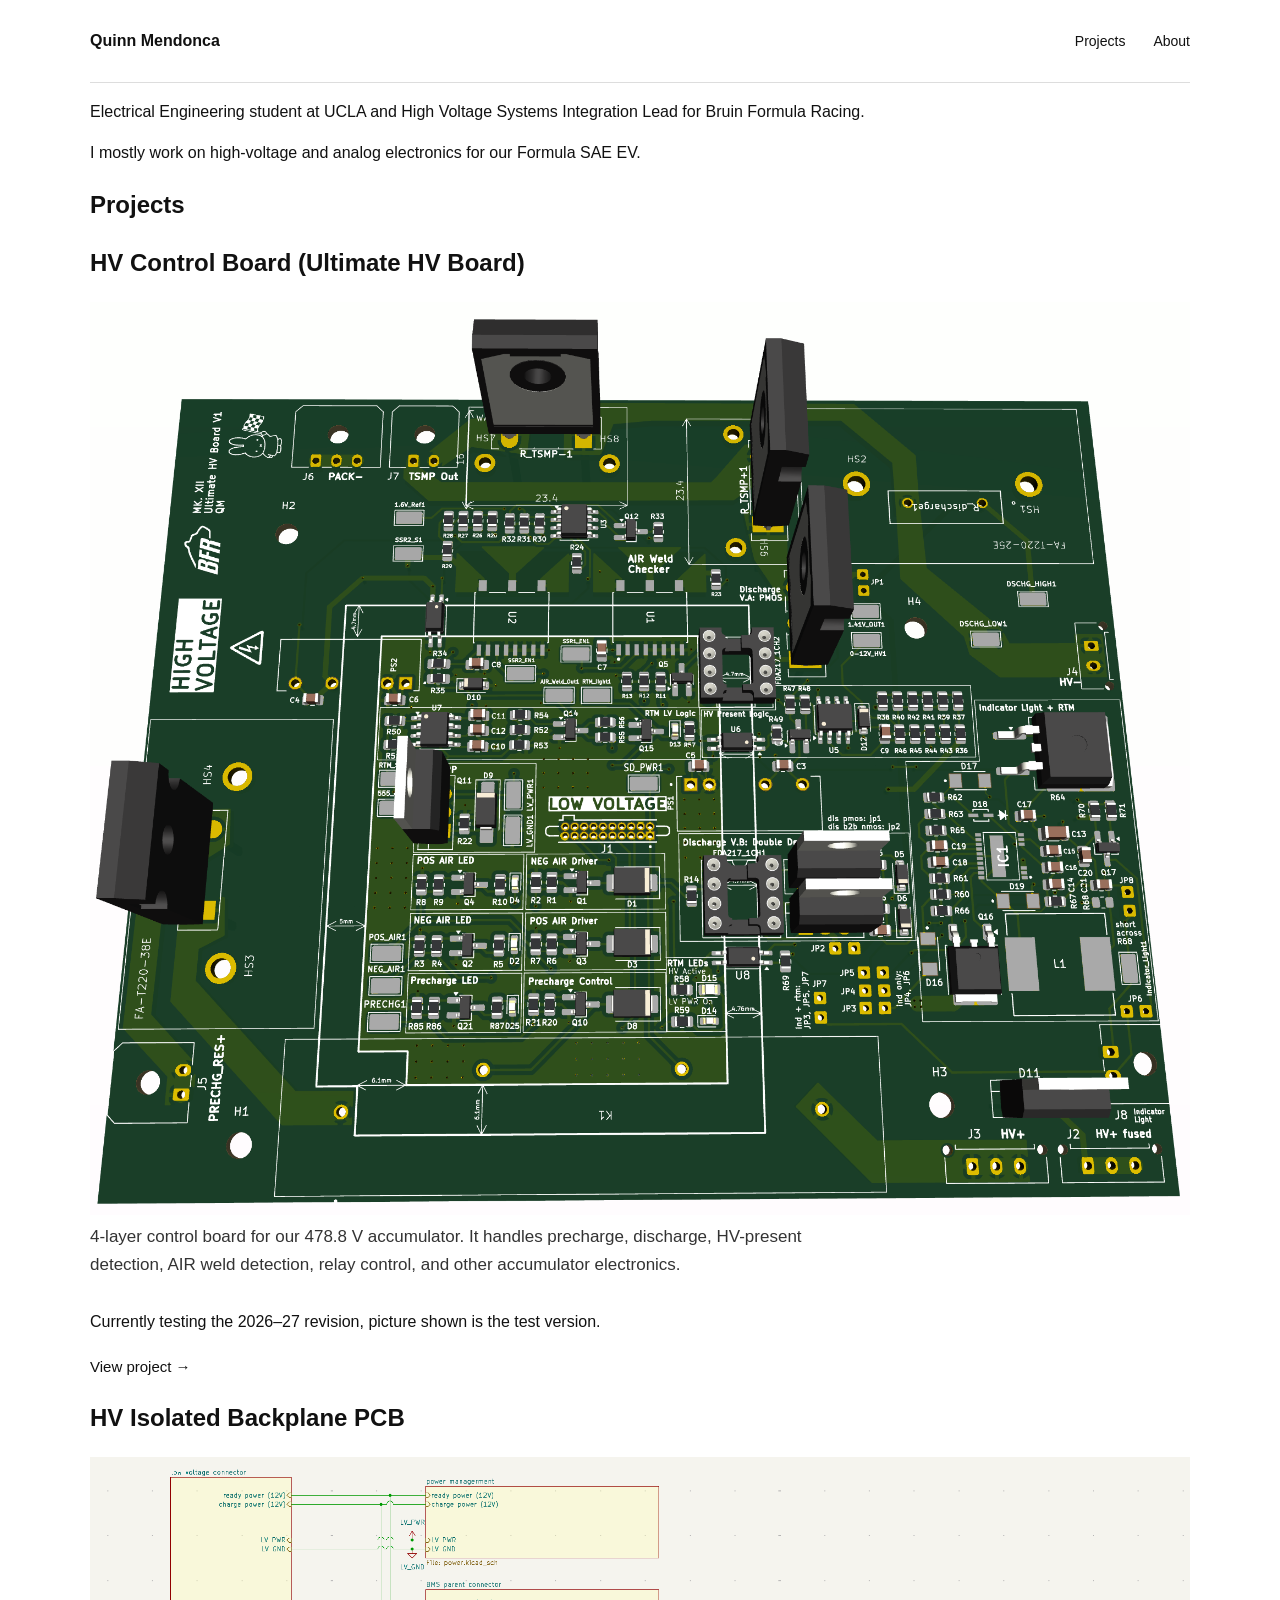
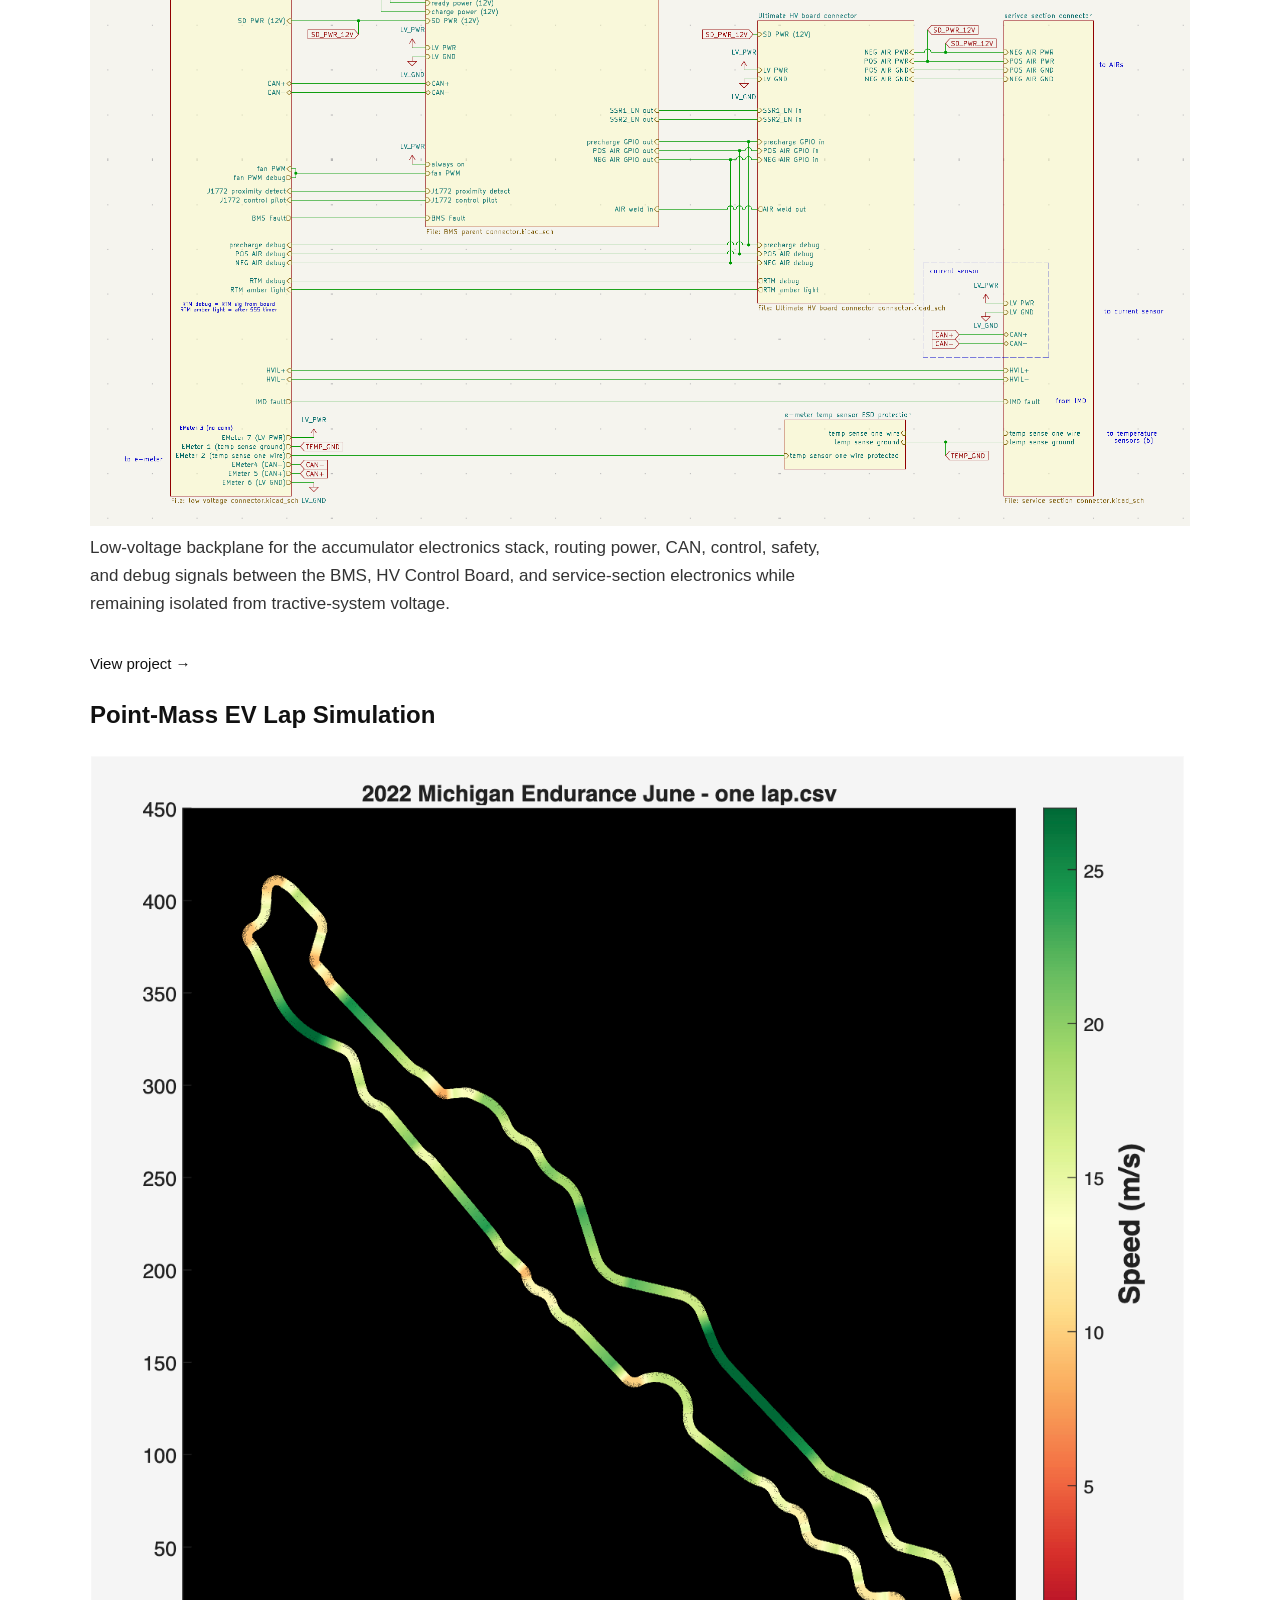
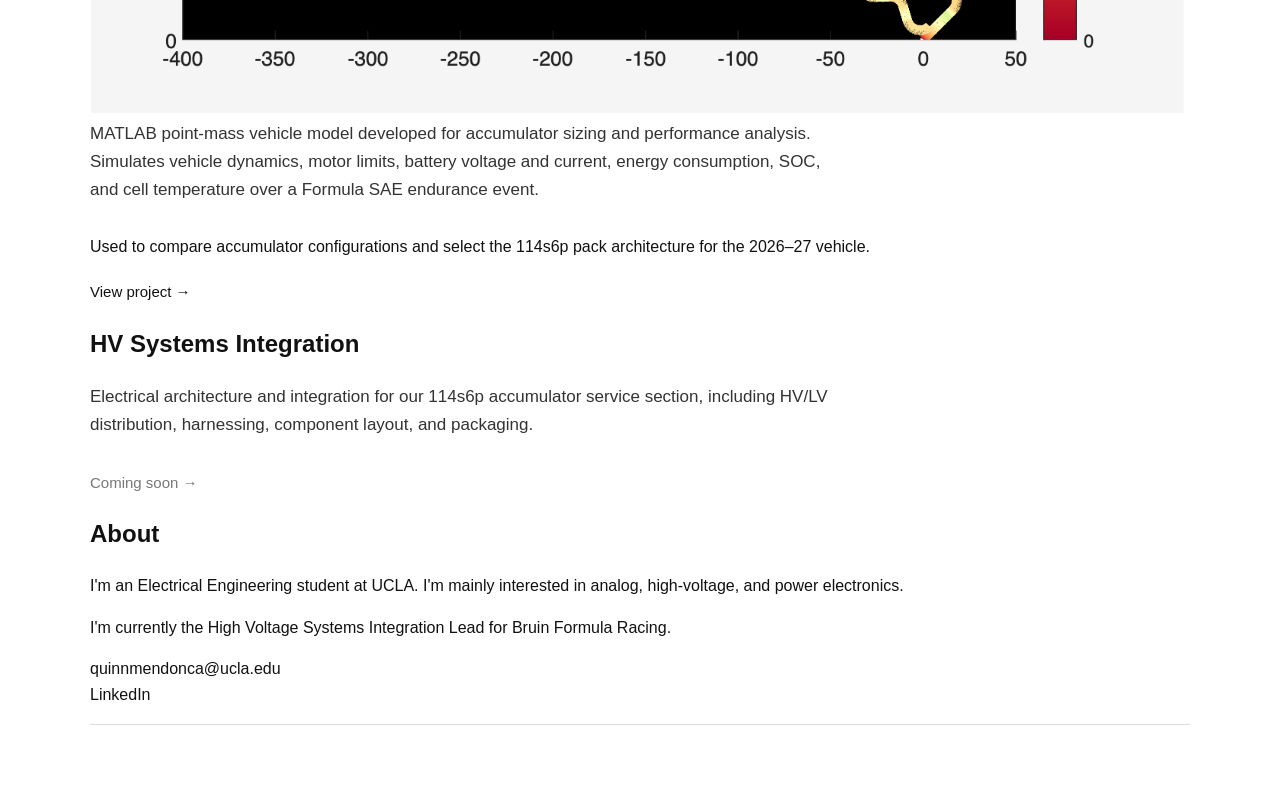
==== commit 7079c3b7: "fixes" ====
--- a/index.html
+++ b/index.html
@@ -22,6 +22,7 @@
 <main>
 
     <!-- INTRO -->
+
     <section class="intro">
 
         <p>
@@ -38,12 +39,14 @@
 
 
     <!-- PROJECTS -->
+
     <section id="projects">
 
         <h1>Projects</h1>
 
 
         <!-- HV CONTROL BOARD -->
+
         <article class="project">
 
             <div class="project-heading">
@@ -51,12 +54,8 @@
             </div>
 
             <div class="project-image">
-
-                
                 <img src="images/hv-control-board.png"
                      alt="HV Control Board PCB render">
-                
-
             </div>
 
             <p class="project-description">
@@ -76,6 +75,7 @@
 
         </article>
 
+
         <!-- HV ISOLATED BACKPLANE -->
 
         <article class="project">
@@ -86,26 +86,25 @@
 
             <div class="project-image">
                 <img src="images/hv-backplane/top-level.png"
-                    alt="HV Isolated Backplane top-level schematic">
-            </div>
-
-            <p class="project-description">
-                Low-voltage backplane for the accumulator electronics stack, routing
-                power, CAN, control, safety, and debug signals between the BMS, HV
-                Control Board, and service-section electronics while remaining isolated
-                from tractive-system voltage.
+                     alt="HV Isolated Backplane top-level schematic">
+            </div>
+
+            <p class="project-description">
+                Low-voltage backplane for the accumulator electronics stack,
+                routing power, CAN, control, safety, and debug signals between
+                the BMS, HV Control Board, and service-section electronics while
+                remaining isolated from tractive-system voltage.
             </p>
 
             <a class="project-link"
-            href="projects/hv-isolated-backplane.html">
+               href="projects/hv-isolated-backplane.html">
                 View project →
             </a>
 
         </article>
 
 
-
-         <!-- POINT-MASS EV LAP SIMULATION -->
+        <!-- POINT-MASS EV LAP SIMULATION -->
 
         <article class="project">
 
@@ -114,33 +113,32 @@
             </div>
 
             <div class="project-image">
-
                 <img src="images/lap-sim/track.png"
-                    alt="Simulated vehicle speed around Formula SAE endurance track">
-
-            </div>
-
-            <p class="project-description">
-                MATLAB point-mass vehicle model developed for accumulator sizing and
-                performance analysis. Simulates vehicle dynamics, motor limits,
+                     alt="Simulated vehicle speed around Formula SAE endurance track">
+            </div>
+
+            <p class="project-description">
+                MATLAB point-mass vehicle model developed for accumulator sizing
+                and performance analysis. Simulates vehicle dynamics, motor limits,
                 battery voltage and current, energy consumption, SOC, and cell
                 temperature over a Formula SAE endurance event.
             </p>
 
             <p class="project-note">
-                Used to compare accumulator configurations and select the 114s6p pack
-                architecture for the 2026–27 vehicle.
+                Used to compare accumulator configurations and select the 114s6p
+                pack architecture for the 2026–27 vehicle.
             </p>
 
             <a class="project-link"
-            href="projects/lap-sim.html">
+               href="projects/lap-sim.html">
                 View project →
             </a>
 
         </article>
 
 
-        <!-- HV SYSTEMS -->
+        <!-- HV SYSTEMS INTEGRATION -->
+
         <article class="project simple-project">
 
             <div class="project-heading">
@@ -149,21 +147,21 @@
 
             <p class="project-description">
                 Electrical architecture and integration for our 114s6p
-                accumulator service section, including HV/LV distribution, harnessing,
-                component layout, and packaging.
-            </p>
-
-            Coming soon →
-
-        </article>
-
-
-
+                accumulator service section, including HV/LV distribution,
+                harnessing, component layout, and packaging.
+            </p>
+
+            <p class="coming-soon">
+                Coming soon →
+            </p>
+
+        </article>
 
     </section>
 
 
     <!-- ABOUT -->
+
     <section id="about" class="about">
 
         <h1>About</h1>
@@ -179,13 +177,17 @@
         </p>
 
         <p class="contact">
+
             <a href="mailto:quinnmendonca@ucla.edu">
                 quinnmendonca@ucla.edu
             </a>
+
             <br>
+
             <a href="https://www.linkedin.com/in/quinn-mendonca">
                 LinkedIn
             </a>
+
         </p>
 
     </section>
@@ -194,7 +196,6 @@
 
 
 <footer>
-  
 </footer>
 
 </body>
--- a/style.css
+++ b/style.css
@@ -1,564 +1,566 @@
-@import url("https://fonts.googleapis.com/css2?family=Instrument+Sans:wght@400;500;600&display=swap");
-
+/* ------------------------------
+   BASE
+------------------------------ */
 
 * {
     box-sizing: border-box;
 }
 
+html {
+    scroll-behavior: smooth;
+}
 
 body {
     margin: 0;
-
-    background: #f5f5f2;
-    color: #202020;
-
-    font-family: "Instrument Sans", Arial, sans-serif;
+    background: #ffffff;
+    color: #111111;
+
+    font-family:
+        -apple-system,
+        BlinkMacSystemFont,
+        "Helvetica Neue",
+        Helvetica,
+        Arial,
+        sans-serif;
+
     font-size: 16px;
-    line-height: 1.55;
-}
-
+    line-height: 1.6;
+}
 
 a {
-    color: #202020;
-    text-underline-offset: 3px;
-}
-
-
-/* PAGE WIDTH */
-
-nav,
-main,
-footer {
-    width: calc(100% - 64px);
-    max-width: 1050px;
-
-    margin-left: auto;
-    margin-right: auto;
-}
-
-
-/* NAV */
+    color: inherit;
+    text-decoration: none;
+}
+
+a:hover {
+    opacity: 0.6;
+}
+
+img {
+    max-width: 100%;
+    height: auto;
+}
+
+
+/* ------------------------------
+   NAVIGATION
+------------------------------ */
 
 nav {
-    padding: 32px 0;
+    width: min(1100px, calc(100% - 48px));
+    margin: 0 auto;
+
+    padding: 28px 0;
 
     display: flex;
     justify-content: space-between;
     align-items: center;
 
-    border-bottom: 1px solid #aaa;
-}
-
+    border-bottom: 1px solid #dddddd;
+}
 
 .site-name {
-    font-size: 18px;
-    font-weight: 500;
-    text-decoration: none;
-}
-
+    font-weight: 600;
+}
 
 .nav-links {
     display: flex;
-    gap: 24px;
-}
-
+    gap: 28px;
+}
 
 .nav-links a {
     font-size: 14px;
 }
 
 
-/* INTRO */
-
-.intro {
-    max-width: 680px;
-
-    padding: 65px 0 85px;
-}
-
-
-.intro p {
-    margin: 0 0 14px;
-
-    font-size: 19px;
+/* ------------------------------
+   MAIN
+------------------------------ */
+
+main {
+    width: min(1100px, calc(100% - 48px));
+    margin: 0 auto;
+}
+
+
+/* ------------------------------
+   HOME INTRO
+------------------------------ */
+
+.home-intro {
+    max-width: 760px;
+
+    padding: 100px 0 110px;
+}
+
+.eyebrow {
+    margin: 0 0 18px;
+
+    font-size: 14px;
+    color: #666666;
+}
+
+.home-intro h1 {
+    margin: 0 0 28px;
+
+    font-size: clamp(44px, 7vw, 78px);
+    line-height: 1;
+    letter-spacing: -0.04em;
+    font-weight: 500;
+}
+
+.intro-text {
+    max-width: 700px;
+
+    margin: 0;
+
+    font-size: 20px;
     line-height: 1.55;
-}
-
-
-.intro p:last-child {
+    color: #333333;
+}
+
+
+/* ------------------------------
+   PROJECTS
+------------------------------ */
+
+.projects-section {
+    padding-bottom: 100px;
+}
+
+.section-heading {
+    max-width: 760px;
+
+    padding-bottom: 18px;
     margin-bottom: 0;
-}
-
-
-/* NORMAL SECTION HEADINGS */
-
-section > h1 {
+
+    border-bottom: 1px solid #bbbbbb;
+}
+
+.section-heading h2 {
     margin: 0;
 
-    padding-bottom: 12px;
-
-    border-bottom: 1px solid #777;
-
-    font-size: 32px;
-    font-weight: 400;
+    font-size: 14px;
+    font-weight: 500;
+    text-transform: uppercase;
+    letter-spacing: 0.08em;
+}
+
+
+/* IMPORTANT:
+   Project cards use the same width as the text.
+   Images therefore never extend beyond the text column.
+*/
+
+.project-card {
+    max-width: 760px;
+
+    padding: 64px 0;
+
+    border-bottom: 1px solid #bbbbbb;
+}
+
+.project-card h2 {
+    margin: 0 0 6px;
+
+    font-size: 30px;
+    line-height: 1.2;
     letter-spacing: -0.02em;
-}
-
-
-/* PROJECTS */
-
-.project {
-    padding: 50px 0 65px;
-
-    border-bottom: 1px solid #bbb;
-}
-
-
-.project-heading {
-    margin-bottom: 25px;
-}
-
-
-.project-heading h2 {
-    margin: 0 0 7px;
-
-    font-size: 36px;
-    font-weight: 400;
-    line-height: 1.15;
-
-    letter-spacing: -0.025em;
-}
-
-
-.small-label {
-    margin: 0;
-
-    font-size: 9px;
-    font-weight: 500;
-    letter-spacing: 0.12em;
-
-    text-transform: uppercase;
-
-    opacity: 0.55;
-}
-
-
-/* PCB IMAGE */
-
-.project-image {
+    font-weight: 500;
+}
+
+.project-meta {
+    margin: 0 0 22px;
+
+    font-size: 14px;
+    color: #777777;
+}
+
+.project-description {
+    max-width: 760px;
+
+    margin: 0 0 30px;
+
+    font-size: 17px;
+    line-height: 1.65;
+    color: #333333;
+}
+
+
+/* ------------------------------
+   HOMEPAGE PROJECT IMAGES
+------------------------------ */
+
+.project-preview {
     width: 100%;
 
-    margin: 0 0 27px;
-}
-
-
-.project-image img {
+    margin: 32px 0 28px;
+}
+
+.project-preview img {
     display: block;
 
     width: 100%;
     height: auto;
-}
-
-
-.placeholder {
+
+    object-fit: contain;
+}
+
+
+/* ------------------------------
+   PROJECT LINKS
+------------------------------ */
+
+.project-link {
+    display: inline-block;
+
+    margin-top: 4px;
+
+    font-size: 15px;
+    font-weight: 500;
+}
+
+.coming-soon {
+    margin: 32px 0 0;
+
+    font-size: 15px;
+    color: #777777;
+}
+
+
+/* ------------------------------
+   ABOUT
+------------------------------ */
+
+.about-section {
+    max-width: 760px;
+
+    padding: 100px 0;
+}
+
+.about-section h2 {
+    margin: 0 0 32px;
+
+    font-size: 30px;
+    font-weight: 500;
+    letter-spacing: -0.02em;
+}
+
+.about-section p {
+    margin: 0 0 22px;
+
+    font-size: 17px;
+    line-height: 1.65;
+    color: #333333;
+}
+
+.contact-links {
+    padding-top: 12px;
+}
+
+.contact-links span {
+    margin: 0 10px;
+    color: #aaaaaa;
+}
+
+
+/* ------------------------------
+   PROJECT PAGE
+------------------------------ */
+
+.project-page {
+    width: min(1100px, calc(100% - 48px));
+    margin: 0 auto;
+}
+
+.project-intro {
+    max-width: 760px;
+
+    padding: 70px 0 60px;
+}
+
+.back-link {
+    display: inline-block;
+
+    margin-bottom: 40px;
+
+    font-size: 14px;
+    color: #666666;
+}
+
+.project-intro h1 {
+    margin: 0 0 15px;
+
+    font-size: clamp(40px, 6vw, 68px);
+    line-height: 1.05;
+    letter-spacing: -0.04em;
+    font-weight: 500;
+}
+
+.project-subtitle {
+    margin: 0 0 28px;
+
+    font-size: 14px;
+    color: #777777;
+}
+
+.project-lead {
+    max-width: 760px;
+
+    margin: 0;
+
+    font-size: 20px;
+    line-height: 1.55;
+    color: #333333;
+}
+
+
+/* ------------------------------
+   PROJECT PAGE SECTIONS
+------------------------------ */
+
+.project-section {
+    max-width: 760px;
+
+    padding: 60px 0;
+
+    border-top: 1px solid #dddddd;
+}
+
+.project-section h2 {
+    margin: 0 0 30px;
+
+    font-size: 30px;
+    line-height: 1.2;
+    letter-spacing: -0.02em;
+    font-weight: 500;
+}
+
+.project-section h3 {
+    margin: 45px 0 18px;
+
+    font-size: 20px;
+    line-height: 1.3;
+    font-weight: 500;
+}
+
+.project-section p {
+    margin: 0 0 22px;
+
+    font-size: 16px;
+    line-height: 1.7;
+    color: #333333;
+}
+
+.project-section ul {
+    margin: 25px 0 30px;
+    padding-left: 22px;
+}
+
+.project-section li {
+    margin-bottom: 8px;
+
+    color: #333333;
+}
+
+
+/* ------------------------------
+   PROJECT PAGE IMAGES
+------------------------------ */
+
+/*
+   content-image:
+   contained to the text column
+*/
+
+.content-image {
+    max-width: 760px;
+
+    margin: 42px 0;
+}
+
+.content-image img {
+    display: block;
+
     width: 100%;
-    height: 470px;
+    height: auto;
+}
+
+
+/*
+   full-image:
+   larger technical figures on project pages.
+   These are intentionally allowed to extend
+   beyond the normal text column.
+*/
+
+.full-image {
+    width: min(100%, 1050px);
+
+    margin: 55px 0;
+}
+
+.full-image img {
+    display: block;
+
+    width: 100%;
+    height: auto;
+}
+
+figure {
+    padding: 0;
+}
+
+figcaption {
+    margin-top: 12px;
+
+    font-size: 13px;
+    line-height: 1.5;
+    color: #777777;
+}
+
+
+/* ------------------------------
+   CALCULATIONS
+------------------------------ */
+
+.calculation-box {
+    margin: 32px 0;
+
+    padding: 25px 28px;
+
+    background: #f5f5f5;
+
+    border-left: 2px solid #222222;
+
+    font-family:
+        "SFMono-Regular",
+        Consolas,
+        "Liberation Mono",
+        monospace;
+
+    font-size: 14px;
+    line-height: 1.55;
+}
+
+
+/* ------------------------------
+   TWO IMAGE LAYOUT
+------------------------------ */
+
+.two-images {
+    display: grid;
+
+    grid-template-columns: 1fr 1fr;
+
+    gap: 24px;
+
+    margin: 40px 0;
+}
+
+.two-images figure {
+    margin: 0;
+}
+
+.two-images img {
+    display: block;
+
+    width: 100%;
+    height: auto;
+}
+
+
+/* ------------------------------
+   PROJECT UPDATE
+------------------------------ */
+
+.project-updated {
+    max-width: 760px;
+
+    padding: 35px 0 70px;
+
+    border-top: 1px solid #dddddd;
+
+    font-size: 13px;
+    color: #888888;
+}
+
+
+/* ------------------------------
+   FOOTER
+------------------------------ */
+
+footer {
+    width: min(1100px, calc(100% - 48px));
+    margin: 0 auto;
+
+    padding: 30px 0 50px;
 
     display: flex;
-    align-items: center;
-    justify-content: center;
-
-    background: #deded9;
-
-    font-size: 10px;
-    letter-spacing: 0.1em;
-
-    color: #777;
-}
-
-
-/* PROJECT TEXT */
-
-.project-description {
-    max-width: 700px;
-
-    margin: 0 0 13px;
-}
-
-
-.project-note {
-    margin: 0 0 20px;
-
-    font-size: 14px;
-    font-style: italic;
-
-    color: #555;
-}
-
-
-.project-link {
-    font-size: 15px;
-}
-
-
-.simple-project {
-    max-width: 800px;
-}
-
-
-.simple-project .project-description {
-    margin-bottom: 0;
-}
-
-
-/* ABOUT */
-
-.about {
-    max-width: 800px;
-
-    padding: 90px 0 100px;
-}
-
-
-.about > h1 {
-    margin-bottom: 30px;
-}
-
-
-.about > p {
-    max-width: 680px;
-
-    margin: 0 0 17px;
-}
-
-
-.contact {
-    margin-top: 35px !important;
-    line-height: 1.9;
-}
-
-
-/* FOOTER */
-
-footer {
-    padding: 22px 0 35px;
-
-    border-top: 1px solid #aaa;
-
-    font-size: 11px;
-
-    color: #666;
-}
-
+    justify-content: space-between;
+
+    border-top: 1px solid #dddddd;
+
+    font-size: 13px;
+    color: #777777;
+}
 
 footer p {
     margin: 0;
 }
 
 
-/* MOBILE */
+/* ------------------------------
+   MOBILE
+------------------------------ */
 
 @media (max-width: 700px) {
 
     nav,
     main,
+    .project-page,
     footer {
-        width: calc(100% - 36px);
-    }
-
+        width: calc(100% - 32px);
+    }
 
     nav {
-        padding: 24px 0;
-    }
-
-
-    .site-name {
-        font-size: 16px;
-    }
-
+        padding: 20px 0;
+    }
 
     .nav-links {
-        gap: 15px;
-    }
-
-
-    .nav-links a {
-        font-size: 12px;
-    }
-
-
-    .intro {
-        padding: 50px 0 65px;
-    }
-
-
-    .intro p {
-        font-size: 17px;
-    }
-
-
-    section > h1 {
-        font-size: 28px;
-    }
-
-
-    .project {
-        padding: 38px 0 50px;
-    }
-
-
-    .project-heading h2 {
-        font-size: 30px;
-    }
-
-
-    .placeholder {
-        height: 280px;
-    }
-
-
-    .about {
-        padding: 65px 0 80px;
-    }
-
-}/* ========================================
-   PROJECT PAGE
-   ======================================== */
-
-.project-page {
-    max-width: 900px;
-}
-
-
-/* INTRO */
-
-.project-intro {
-    padding: 65px 0 55px;
-}
-
-.back-link {
-    display: inline-block;
-
-    margin-bottom: 38px;
-
-    font-size: 13px;
-}
-
-.project-intro h1 {
-    margin: 0 0 12px;
-
-    font-size: 48px;
-    font-weight: 400;
-    line-height: 1.1;
-
-    letter-spacing: -0.035em;
-}
-
-.project-subtitle {
-    margin: 0 0 35px;
-
-    font-size: 10px;
-    font-weight: 500;
-    letter-spacing: 0.1em;
-
-    text-transform: uppercase;
-
-    color: #666;
-}
-
-.project-lead {
-    max-width: 700px;
-
-    margin: 0;
-
-    font-size: 19px;
-    line-height: 1.6;
-}
-
-
-/* SECTIONS */
-
-.project-section {
-    padding: 65px 0;
-
-    border-top: 1px solid #888;
-}
-
-.project-section h2 {
-    margin: 0 0 30px;
-
-    font-size: 34px;
-    font-weight: 400;
-
-    letter-spacing: -0.025em;
-}
-
-.project-section h3 {
-    margin: 42px 0 17px;
-
-    font-size: 20px;
-    font-weight: 500;
-}
-
-.project-section > p {
-    max-width: 720px;
-
-    margin: 0 0 20px;
-
-    line-height: 1.65;
-}
-
-.project-section ul {
-    max-width: 680px;
-
-    margin: 22px 0 35px;
-    padding-left: 28px;
-}
-
-.project-section li {
-    margin-bottom: 8px;
-}
-
-
-/* IMAGES */
-
-.project-page figure {
-    margin-left: 0;
-    margin-right: 0;
-}
-
-.full-image {
-    margin-top: 0;
-    margin-bottom: 65px;
-}
-
-.content-image {
-    max-width: 760px;
-
-    margin-top: 35px;
-    margin-bottom: 35px;
-}
-
-.project-placeholder {
-    width: 100%;
-    min-height: 420px;
-
-    display: flex;
-    align-items: center;
-    justify-content: center;
-
-    background: #deded9;
-
-    color: #777;
-
-    font-size: 10px;
-    letter-spacing: 0.1em;
-}
-
-.project-placeholder.schematic {
-    min-height: 350px;
-
-    background: #fff;
-}
-
-.project-placeholder.small {
-    min-height: 260px;
-}
-
-.project-placeholder.board-layout {
-    min-height: 500px;
-}
-
-.project-placeholder.photo {
-    min-height: 400px;
-}
-
-figcaption,
-.image-note {
-    margin-top: 9px;
-
-    font-size: 11px;
-    line-height: 1.5;
-
-    color: #666;
-}
-
-
-/* TWO IMAGES */
-
-.two-images {
-    display: grid;
-    grid-template-columns: 1fr 1fr;
-    gap: 20px;
-
-    margin: 35px 0;
-}
-
-.two-images figure {
-    margin-top: 0;
-    margin-bottom: 0;
-}
-
-
-/* CALCULATIONS */
-
-.calculation-box {
-    max-width: 720px;
-
-    margin: 28px 0;
-
-    padding: 30px;
-
-    background: #e8e8e4;
-
-    font-size: 13px;
-}
-
-
-/* STATUS */
-
-.project-updated {
-    padding: 25px 0 70px;
-
-    border-top: 1px solid #888;
-
-    font-size: 10px;
-    letter-spacing: 0.08em;
-
-    text-transform: uppercase;
-
-    color: #666;
-}
-
-
-/* REAL IMAGES */
-
-.project-page img {
-    display: block;
-
-    max-width: 100%;
-    height: auto;
-}
-
-
-/* MOBILE */
-
-@media (max-width: 700px) {
+        gap: 18px;
+    }
+
+    .home-intro {
+        padding: 70px 0 80px;
+    }
+
+    .home-intro h1 {
+        font-size: 48px;
+    }
+
+    .intro-text {
+        font-size: 18px;
+    }
+
+    .project-card {
+        padding: 50px 0;
+    }
+
+    .project-card h2 {
+        font-size: 26px;
+    }
 
     .project-intro {
-        padding: 45px 0;
-    }
-
-    .back-link {
-        margin-bottom: 28px;
+        padding: 50px 0;
     }
 
     .project-intro h1 {
-        font-size: 39px;
+        font-size: 42px;
     }
 
     .project-lead {
-        font-size: 17px;
+        font-size: 18px;
     }
 
     .project-section {
@@ -566,26 +568,25 @@
     }
 
     .project-section h2 {
-        font-size: 30px;
+        font-size: 27px;
+    }
+
+    .full-image,
+    .content-image {
+        width: 100%;
+        margin: 35px 0;
     }
 
     .two-images {
+        grid-template-columns: 1fr;
+    }
+
+    footer {
         display: block;
     }
 
-    .two-images figure {
-        margin-bottom: 30px;
-    }
-
-    .project-placeholder {
-        min-height: 280px;
-    }
-
-    .project-placeholder.schematic,
-    .project-placeholder.small,
-    .project-placeholder.photo,
-    .project-placeholder.board-layout {
-        min-height: 250px;
+    footer p + p {
+        margin-top: 8px;
     }
 
 }
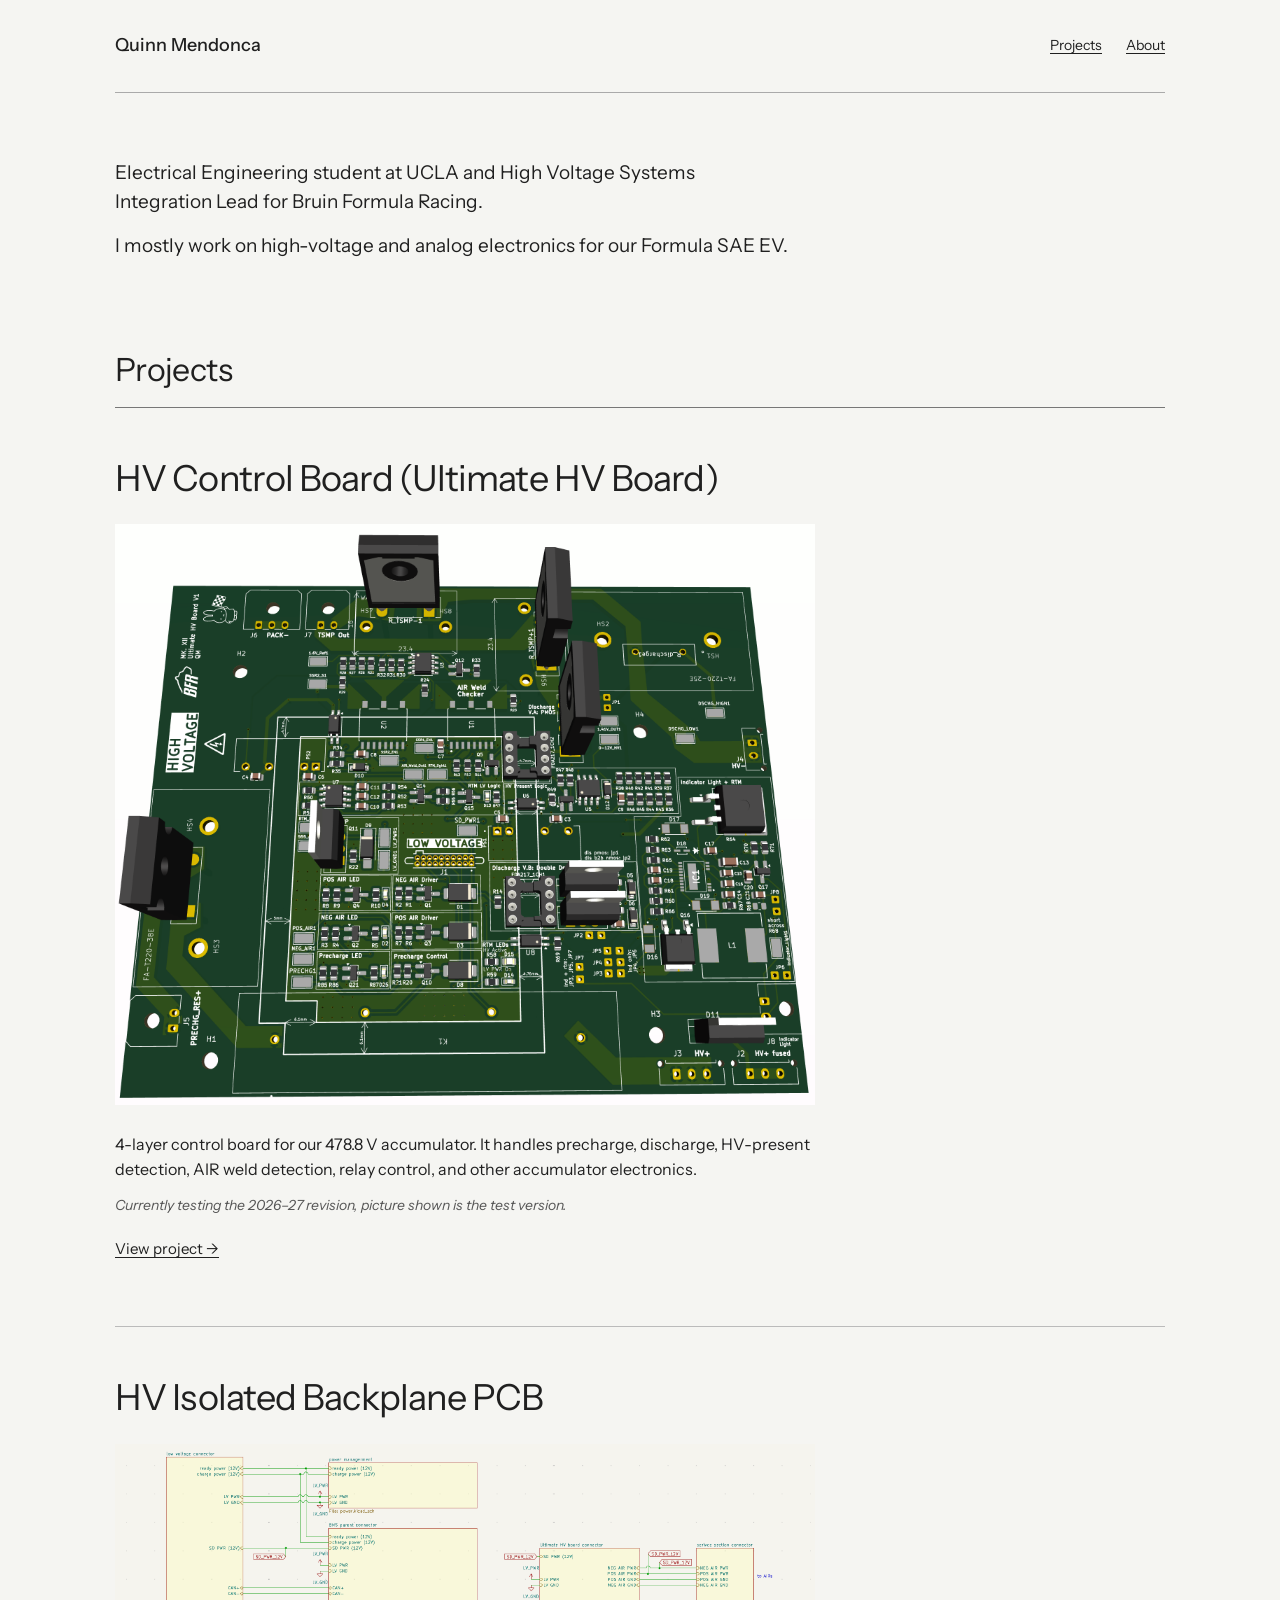
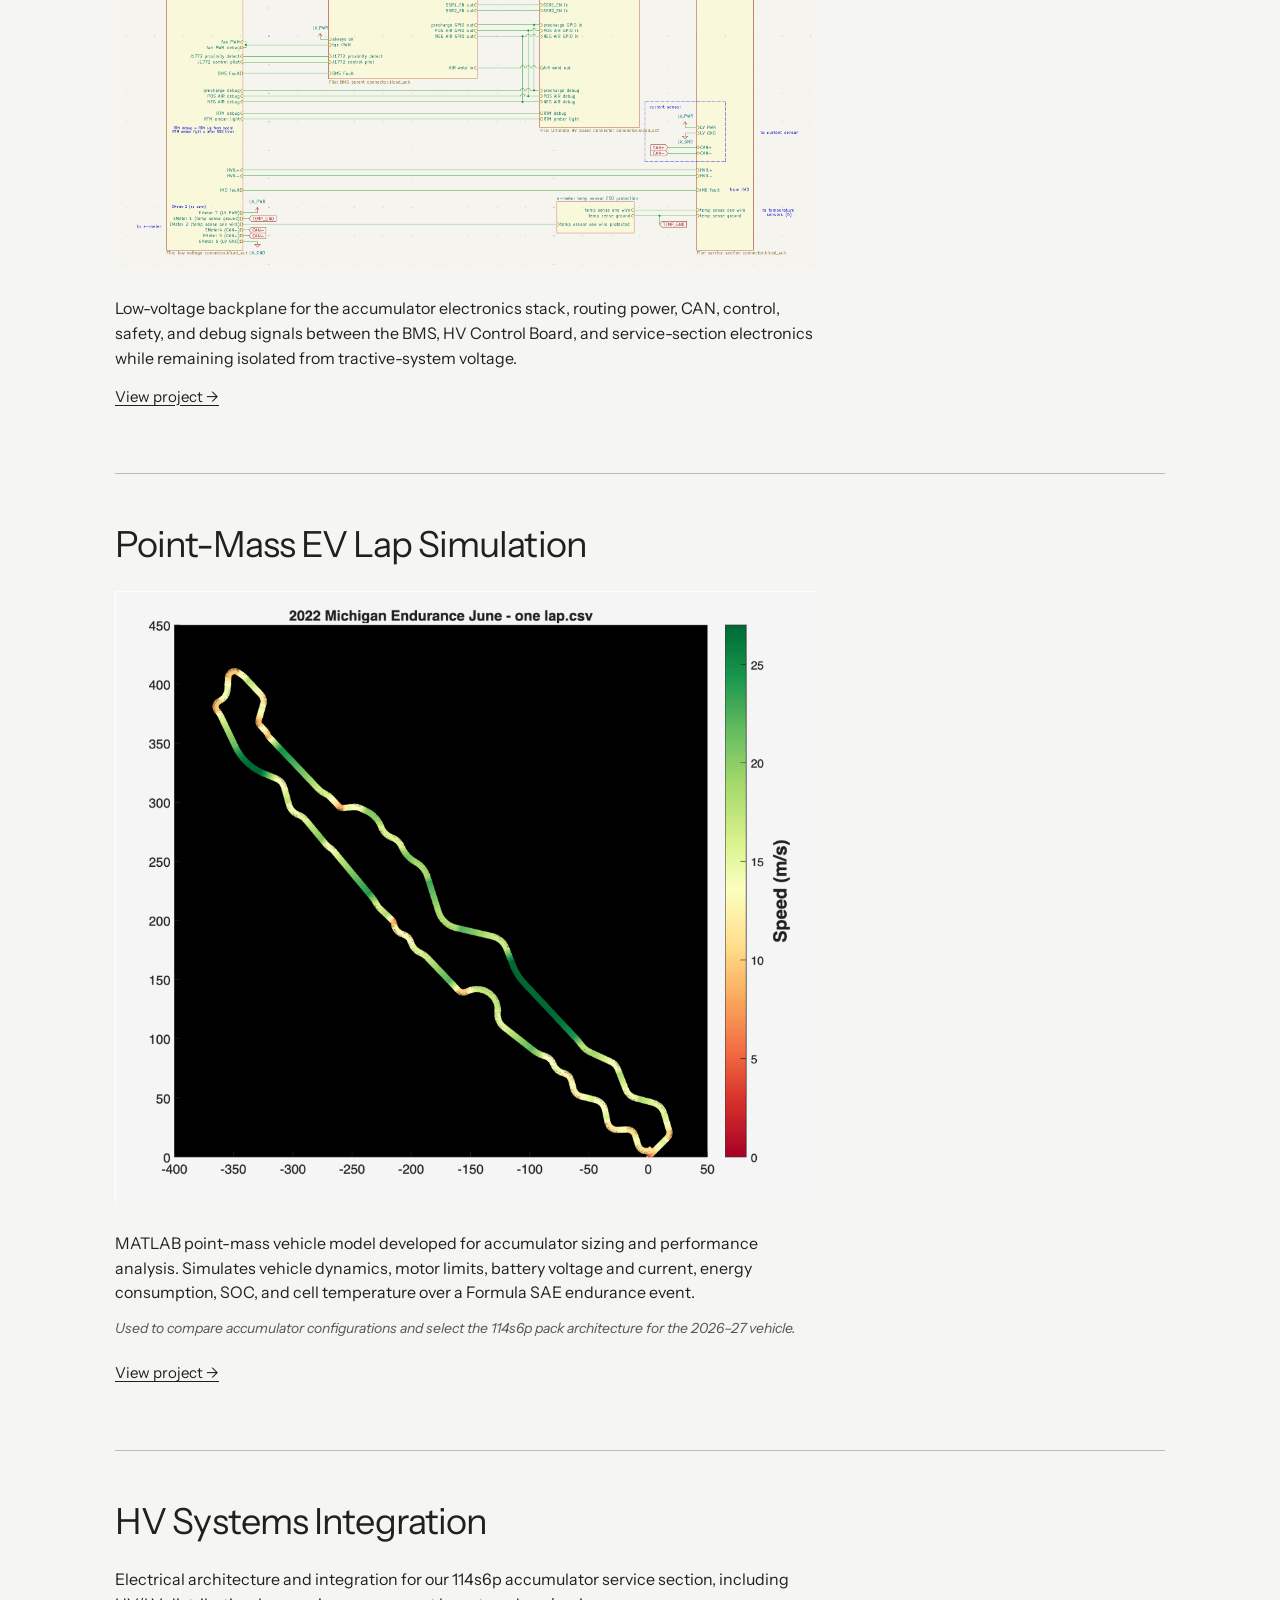
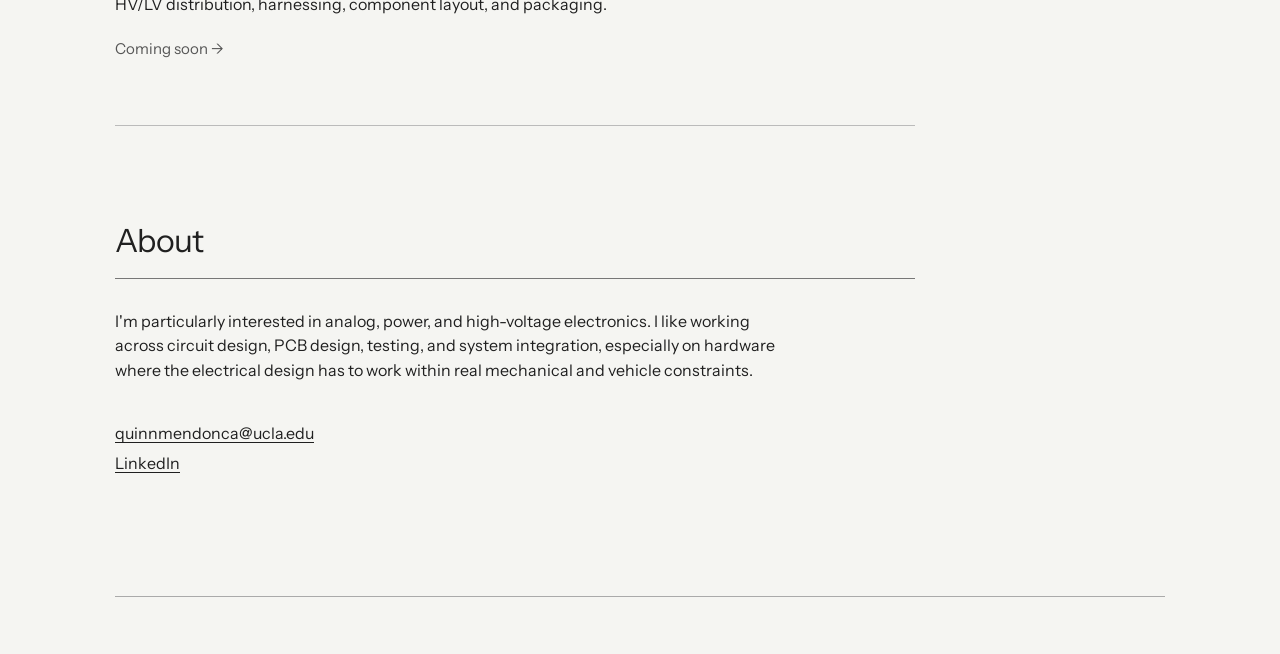
==== commit 1950b412: "fix" ====
--- a/index.html
+++ b/index.html
@@ -167,13 +167,10 @@
         <h1>About</h1>
 
         <p>
-            I'm an Electrical Engineering student at UCLA. I'm mainly interested
-            in analog, high-voltage, and power electronics.
-        </p>
-
-        <p>
-            I'm currently the High Voltage Systems Integration Lead for
-            Bruin Formula Racing.
+            I'm particularly interested in analog, power, and high-voltage electronics.
+            I like working across circuit design, PCB design, testing, and system
+            integration, especially on hardware where the electrical design has to work
+            within real mechanical and vehicle constraints.
         </p>
 
         <p class="contact">
--- a/style.css
+++ b/style.css
@@ -1,592 +1,643 @@
-/* ------------------------------
-   BASE
------------------------------- */
+@import url("https://fonts.googleapis.com/css2?family=Instrument+Sans:wght@400;500;600&display=swap");
+
 
 * {
     box-sizing: border-box;
 }
 
-html {
-    scroll-behavior: smooth;
-}
 
 body {
     margin: 0;
-    background: #ffffff;
-    color: #111111;
-
-    font-family:
-        -apple-system,
-        BlinkMacSystemFont,
-        "Helvetica Neue",
-        Helvetica,
-        Arial,
-        sans-serif;
-
+
+    background: #f5f5f2;
+    color: #202020;
+
+    font-family: "Instrument Sans", Arial, sans-serif;
     font-size: 16px;
-    line-height: 1.6;
-}
+    line-height: 1.55;
+}
+
 
 a {
-    color: inherit;
-    text-decoration: none;
-}
-
-a:hover {
-    opacity: 0.6;
-}
-
-img {
-    max-width: 100%;
-    height: auto;
-}
-
-
-/* ------------------------------
-   NAVIGATION
------------------------------- */
+    color: #202020;
+    text-underline-offset: 3px;
+}
+
+
+/* PAGE WIDTH */
+
+nav,
+main,
+footer {
+    width: calc(100% - 64px);
+    max-width: 1050px;
+
+    margin-left: auto;
+    margin-right: auto;
+}
+
+
+/* NAV */
 
 nav {
-    width: min(1100px, calc(100% - 48px));
-    margin: 0 auto;
-
-    padding: 28px 0;
+    padding: 32px 0;
 
     display: flex;
     justify-content: space-between;
     align-items: center;
 
-    border-bottom: 1px solid #dddddd;
-}
+    border-bottom: 1px solid #aaa;
+}
+
 
 .site-name {
-    font-weight: 600;
-}
+    font-size: 18px;
+    font-weight: 500;
+    text-decoration: none;
+}
+
 
 .nav-links {
     display: flex;
-    gap: 28px;
-}
+    gap: 24px;
+}
+
 
 .nav-links a {
     font-size: 14px;
 }
 
 
-/* ------------------------------
-   MAIN
------------------------------- */
-
-main {
-    width: min(1100px, calc(100% - 48px));
-    margin: 0 auto;
-}
-
-
-/* ------------------------------
-   HOME INTRO
------------------------------- */
-
-.home-intro {
-    max-width: 760px;
-
-    padding: 100px 0 110px;
-}
-
-.eyebrow {
-    margin: 0 0 18px;
+/* INTRO */
+
+.intro {
+    max-width: 680px;
+
+    padding: 65px 0 85px;
+}
+
+
+.intro p {
+    margin: 0 0 14px;
+
+    font-size: 19px;
+    line-height: 1.55;
+}
+
+
+.intro p:last-child {
+    margin-bottom: 0;
+}
+
+
+/* NORMAL SECTION HEADINGS */
+
+section > h1 {
+    margin: 0;
+
+    padding-bottom: 12px;
+
+    border-bottom: 1px solid #777;
+
+    font-size: 32px;
+    font-weight: 400;
+    letter-spacing: -0.02em;
+}
+
+
+/* PROJECTS */
+
+.project {
+    padding: 50px 0 65px;
+
+    border-bottom: 1px solid #bbb;
+}
+
+
+.project-heading {
+    margin-bottom: 25px;
+}
+
+
+.project-heading h2 {
+    margin: 0 0 7px;
+
+    font-size: 36px;
+    font-weight: 400;
+    line-height: 1.15;
+
+    letter-spacing: -0.025em;
+}
+
+
+.small-label {
+    margin: 0;
+
+    font-size: 9px;
+    font-weight: 500;
+    letter-spacing: 0.12em;
+
+    text-transform: uppercase;
+
+    opacity: 0.55;
+}
+
+
+/* HOMEPAGE PROJECT IMAGES */
+
+.project-image {
+    width: 100%;
+    max-width: 700px;
+
+    margin: 0 0 27px;
+}
+
+
+.project-image img {
+    display: block;
+
+    width: 100%;
+    max-width: 100%;
+    height: auto;
+}
+
+
+/* PLACEHOLDER */
+
+.placeholder {
+    width: 100%;
+    max-width: 700px;
+    height: 470px;
+
+    display: flex;
+    align-items: center;
+    justify-content: center;
+
+    background: #deded9;
+
+    font-size: 10px;
+    letter-spacing: 0.1em;
+
+    color: #777;
+}
+
+
+/* PROJECT TEXT */
+
+.project-description {
+    max-width: 700px;
+
+    margin: 0 0 13px;
+}
+
+
+.project-note {
+    max-width: 700px;
+
+    margin: 0 0 20px;
 
     font-size: 14px;
-    color: #666666;
-}
-
-.home-intro h1 {
-    margin: 0 0 28px;
-
-    font-size: clamp(44px, 7vw, 78px);
-    line-height: 1;
-    letter-spacing: -0.04em;
-    font-weight: 500;
-}
-
-.intro-text {
-    max-width: 700px;
-
+    font-style: italic;
+
+    color: #555;
+}
+
+
+.project-link {
+    font-size: 15px;
+}
+
+
+.simple-project {
+    max-width: 800px;
+}
+
+
+.simple-project .project-description {
+    margin-bottom: 0;
+}
+
+
+.coming-soon {
+    margin: 20px 0 0;
+
+    font-size: 15px;
+
+    color: #555;
+}
+
+
+/* ABOUT */
+
+.about {
+    max-width: 800px;
+
+    padding: 90px 0 100px;
+}
+
+
+.about > h1 {
+    margin-bottom: 30px;
+}
+
+
+.about > p {
+    max-width: 680px;
+
+    margin: 0 0 17px;
+}
+
+
+.contact {
+    margin-top: 35px !important;
+    line-height: 1.9;
+}
+
+
+/* FOOTER */
+
+footer {
+    padding: 22px 0 35px;
+
+    border-top: 1px solid #aaa;
+
+    font-size: 11px;
+
+    color: #666;
+}
+
+
+footer p {
     margin: 0;
-
-    font-size: 20px;
-    line-height: 1.55;
-    color: #333333;
-}
-
-
-/* ------------------------------
-   PROJECTS
------------------------------- */
-
-.projects-section {
-    padding-bottom: 100px;
-}
-
-.section-heading {
-    max-width: 760px;
-
-    padding-bottom: 18px;
-    margin-bottom: 0;
-
-    border-bottom: 1px solid #bbbbbb;
-}
-
-.section-heading h2 {
-    margin: 0;
-
-    font-size: 14px;
-    font-weight: 500;
-    text-transform: uppercase;
-    letter-spacing: 0.08em;
-}
-
-
-/* IMPORTANT:
-   Project cards use the same width as the text.
-   Images therefore never extend beyond the text column.
-*/
-
-.project-card {
-    max-width: 760px;
-
-    padding: 64px 0;
-
-    border-bottom: 1px solid #bbbbbb;
-}
-
-.project-card h2 {
-    margin: 0 0 6px;
-
-    font-size: 30px;
-    line-height: 1.2;
-    letter-spacing: -0.02em;
-    font-weight: 500;
-}
-
-.project-meta {
-    margin: 0 0 22px;
-
-    font-size: 14px;
-    color: #777777;
-}
-
-.project-description {
-    max-width: 760px;
-
-    margin: 0 0 30px;
-
-    font-size: 17px;
-    line-height: 1.65;
-    color: #333333;
-}
-
-
-/* ------------------------------
-   HOMEPAGE PROJECT IMAGES
------------------------------- */
-
-.project-preview {
-    width: 100%;
-
-    margin: 32px 0 28px;
-}
-
-.project-preview img {
-    display: block;
-
-    width: 100%;
-    height: auto;
-
-    object-fit: contain;
-}
-
-
-/* ------------------------------
-   PROJECT LINKS
------------------------------- */
-
-.project-link {
-    display: inline-block;
-
-    margin-top: 4px;
-
-    font-size: 15px;
-    font-weight: 500;
-}
-
-.coming-soon {
-    margin: 32px 0 0;
-
-    font-size: 15px;
-    color: #777777;
-}
-
-
-/* ------------------------------
-   ABOUT
------------------------------- */
-
-.about-section {
-    max-width: 760px;
-
-    padding: 100px 0;
-}
-
-.about-section h2 {
-    margin: 0 0 32px;
-
-    font-size: 30px;
-    font-weight: 500;
-    letter-spacing: -0.02em;
-}
-
-.about-section p {
-    margin: 0 0 22px;
-
-    font-size: 17px;
-    line-height: 1.65;
-    color: #333333;
-}
-
-.contact-links {
-    padding-top: 12px;
-}
-
-.contact-links span {
-    margin: 0 10px;
-    color: #aaaaaa;
-}
-
-
-/* ------------------------------
+}
+
+
+/* MOBILE */
+
+@media (max-width: 700px) {
+
+    nav,
+    main,
+    footer {
+        width: calc(100% - 36px);
+    }
+
+
+    nav {
+        padding: 24px 0;
+    }
+
+
+    .site-name {
+        font-size: 16px;
+    }
+
+
+    .nav-links {
+        gap: 15px;
+    }
+
+
+    .nav-links a {
+        font-size: 12px;
+    }
+
+
+    .intro {
+        padding: 50px 0 65px;
+    }
+
+
+    .intro p {
+        font-size: 17px;
+    }
+
+
+    section > h1 {
+        font-size: 28px;
+    }
+
+
+    .project {
+        padding: 38px 0 50px;
+    }
+
+
+    .project-heading h2 {
+        font-size: 30px;
+    }
+
+
+    .project-image {
+        max-width: 100%;
+    }
+
+
+    .placeholder {
+        max-width: 100%;
+        height: 280px;
+    }
+
+
+    .about {
+        padding: 65px 0 80px;
+    }
+
+}
+
+
+/* ========================================
    PROJECT PAGE
------------------------------- */
+   ======================================== */
 
 .project-page {
-    width: min(1100px, calc(100% - 48px));
-    margin: 0 auto;
-}
+    max-width: 900px;
+}
+
+
+/* INTRO */
 
 .project-intro {
-    max-width: 760px;
-
-    padding: 70px 0 60px;
-}
+    padding: 65px 0 55px;
+}
+
 
 .back-link {
     display: inline-block;
 
-    margin-bottom: 40px;
-
-    font-size: 14px;
-    color: #666666;
-}
+    margin-bottom: 38px;
+
+    font-size: 13px;
+}
+
 
 .project-intro h1 {
-    margin: 0 0 15px;
-
-    font-size: clamp(40px, 6vw, 68px);
-    line-height: 1.05;
-    letter-spacing: -0.04em;
+    margin: 0 0 12px;
+
+    font-size: 48px;
+    font-weight: 400;
+    line-height: 1.1;
+
+    letter-spacing: -0.035em;
+}
+
+
+.project-subtitle {
+    margin: 0 0 35px;
+
+    font-size: 10px;
     font-weight: 500;
-}
-
-.project-subtitle {
-    margin: 0 0 28px;
-
-    font-size: 14px;
-    color: #777777;
-}
+    letter-spacing: 0.1em;
+
+    text-transform: uppercase;
+
+    color: #666;
+}
+
 
 .project-lead {
-    max-width: 760px;
+    max-width: 700px;
 
     margin: 0;
 
-    font-size: 20px;
-    line-height: 1.55;
-    color: #333333;
-}
-
-
-/* ------------------------------
-   PROJECT PAGE SECTIONS
------------------------------- */
+    font-size: 19px;
+    line-height: 1.6;
+}
+
+
+/* SECTIONS */
 
 .project-section {
-    max-width: 760px;
-
-    padding: 60px 0;
-
-    border-top: 1px solid #dddddd;
-}
+    padding: 65px 0;
+
+    border-top: 1px solid #888;
+}
+
 
 .project-section h2 {
     margin: 0 0 30px;
 
-    font-size: 30px;
-    line-height: 1.2;
-    letter-spacing: -0.02em;
+    font-size: 34px;
+    font-weight: 400;
+
+    letter-spacing: -0.025em;
+}
+
+
+.project-section h3 {
+    margin: 42px 0 17px;
+
+    font-size: 20px;
     font-weight: 500;
 }
 
-.project-section h3 {
-    margin: 45px 0 18px;
-
-    font-size: 20px;
-    line-height: 1.3;
-    font-weight: 500;
-}
-
-.project-section p {
-    margin: 0 0 22px;
-
-    font-size: 16px;
-    line-height: 1.7;
-    color: #333333;
-}
+
+.project-section > p {
+    max-width: 720px;
+
+    margin: 0 0 20px;
+
+    line-height: 1.65;
+}
+
 
 .project-section ul {
-    margin: 25px 0 30px;
-    padding-left: 22px;
-}
+    max-width: 680px;
+
+    margin: 22px 0 35px;
+    padding-left: 28px;
+}
+
 
 .project-section li {
     margin-bottom: 8px;
-
-    color: #333333;
-}
-
-
-/* ------------------------------
-   PROJECT PAGE IMAGES
------------------------------- */
-
-/*
-   content-image:
-   contained to the text column
-*/
+}
+
+
+/* IMAGES */
+
+.project-page figure {
+    margin-left: 0;
+    margin-right: 0;
+}
+
+
+.full-image {
+    margin-top: 0;
+    margin-bottom: 65px;
+}
+
 
 .content-image {
     max-width: 760px;
 
-    margin: 42px 0;
-}
-
-.content-image img {
-    display: block;
-
+    margin-top: 35px;
+    margin-bottom: 35px;
+}
+
+
+.project-placeholder {
     width: 100%;
-    height: auto;
-}
-
-
-/*
-   full-image:
-   larger technical figures on project pages.
-   These are intentionally allowed to extend
-   beyond the normal text column.
-*/
-
-.full-image {
-    width: min(100%, 1050px);
-
-    margin: 55px 0;
-}
-
-.full-image img {
-    display: block;
-
-    width: 100%;
-    height: auto;
-}
-
-figure {
-    padding: 0;
-}
-
-figcaption {
-    margin-top: 12px;
-
-    font-size: 13px;
+    min-height: 420px;
+
+    display: flex;
+    align-items: center;
+    justify-content: center;
+
+    background: #deded9;
+
+    color: #777;
+
+    font-size: 10px;
+    letter-spacing: 0.1em;
+}
+
+
+.project-placeholder.schematic {
+    min-height: 350px;
+
+    background: #fff;
+}
+
+
+.project-placeholder.small {
+    min-height: 260px;
+}
+
+
+.project-placeholder.board-layout {
+    min-height: 500px;
+}
+
+
+.project-placeholder.photo {
+    min-height: 400px;
+}
+
+
+figcaption,
+.image-note {
+    margin-top: 9px;
+
+    font-size: 11px;
     line-height: 1.5;
-    color: #777777;
-}
-
-
-/* ------------------------------
-   CALCULATIONS
------------------------------- */
-
-.calculation-box {
-    margin: 32px 0;
-
-    padding: 25px 28px;
-
-    background: #f5f5f5;
-
-    border-left: 2px solid #222222;
-
-    font-family:
-        "SFMono-Regular",
-        Consolas,
-        "Liberation Mono",
-        monospace;
-
-    font-size: 14px;
-    line-height: 1.55;
-}
-
-
-/* ------------------------------
-   TWO IMAGE LAYOUT
------------------------------- */
+
+    color: #666;
+}
+
+
+/* TWO IMAGES */
 
 .two-images {
     display: grid;
-
     grid-template-columns: 1fr 1fr;
-
-    gap: 24px;
-
-    margin: 40px 0;
-}
+    gap: 20px;
+
+    margin: 35px 0;
+}
+
 
 .two-images figure {
-    margin: 0;
-}
-
-.two-images img {
+    margin-top: 0;
+    margin-bottom: 0;
+}
+
+
+/* CALCULATIONS */
+
+.calculation-box {
+    max-width: 720px;
+
+    margin: 28px 0;
+
+    padding: 30px;
+
+    background: #e8e8e4;
+
+    font-size: 13px;
+}
+
+
+/* STATUS */
+
+.project-updated {
+    padding: 25px 0 70px;
+
+    border-top: 1px solid #888;
+
+    font-size: 10px;
+    letter-spacing: 0.08em;
+
+    text-transform: uppercase;
+
+    color: #666;
+}
+
+
+/* REAL IMAGES */
+
+.project-page img {
     display: block;
 
-    width: 100%;
+    max-width: 100%;
     height: auto;
 }
 
 
-/* ------------------------------
-   PROJECT UPDATE
------------------------------- */
-
-.project-updated {
-    max-width: 760px;
-
-    padding: 35px 0 70px;
-
-    border-top: 1px solid #dddddd;
-
-    font-size: 13px;
-    color: #888888;
-}
-
-
-/* ------------------------------
-   FOOTER
------------------------------- */
-
-footer {
-    width: min(1100px, calc(100% - 48px));
-    margin: 0 auto;
-
-    padding: 30px 0 50px;
-
-    display: flex;
-    justify-content: space-between;
-
-    border-top: 1px solid #dddddd;
-
-    font-size: 13px;
-    color: #777777;
-}
-
-footer p {
-    margin: 0;
-}
-
-
-/* ------------------------------
-   MOBILE
------------------------------- */
+/* PROJECT PAGE MOBILE */
 
 @media (max-width: 700px) {
 
-    nav,
-    main,
-    .project-page,
-    footer {
-        width: calc(100% - 32px);
-    }
-
-    nav {
-        padding: 20px 0;
-    }
-
-    .nav-links {
-        gap: 18px;
-    }
-
-    .home-intro {
-        padding: 70px 0 80px;
-    }
-
-    .home-intro h1 {
-        font-size: 48px;
-    }
-
-    .intro-text {
-        font-size: 18px;
-    }
-
-    .project-card {
-        padding: 50px 0;
-    }
-
-    .project-card h2 {
-        font-size: 26px;
-    }
-
     .project-intro {
-        padding: 50px 0;
-    }
+        padding: 45px 0;
+    }
+
+
+    .back-link {
+        margin-bottom: 28px;
+    }
+
 
     .project-intro h1 {
-        font-size: 42px;
-    }
+        font-size: 39px;
+    }
+
 
     .project-lead {
-        font-size: 18px;
-    }
+        font-size: 17px;
+    }
+
 
     .project-section {
         padding: 50px 0;
     }
 
+
     .project-section h2 {
-        font-size: 27px;
-    }
-
-    .full-image,
-    .content-image {
-        width: 100%;
-        margin: 35px 0;
-    }
+        font-size: 30px;
+    }
+
 
     .two-images {
-        grid-template-columns: 1fr;
-    }
-
-    footer {
         display: block;
     }
 
-    footer p + p {
-        margin-top: 8px;
+
+    .two-images figure {
+        margin-bottom: 30px;
+    }
+
+
+    .project-placeholder {
+        min-height: 280px;
+    }
+
+
+    .project-placeholder.schematic,
+    .project-placeholder.small,
+    .project-placeholder.photo,
+    .project-placeholder.board-layout {
+        min-height: 250px;
     }
 
 }
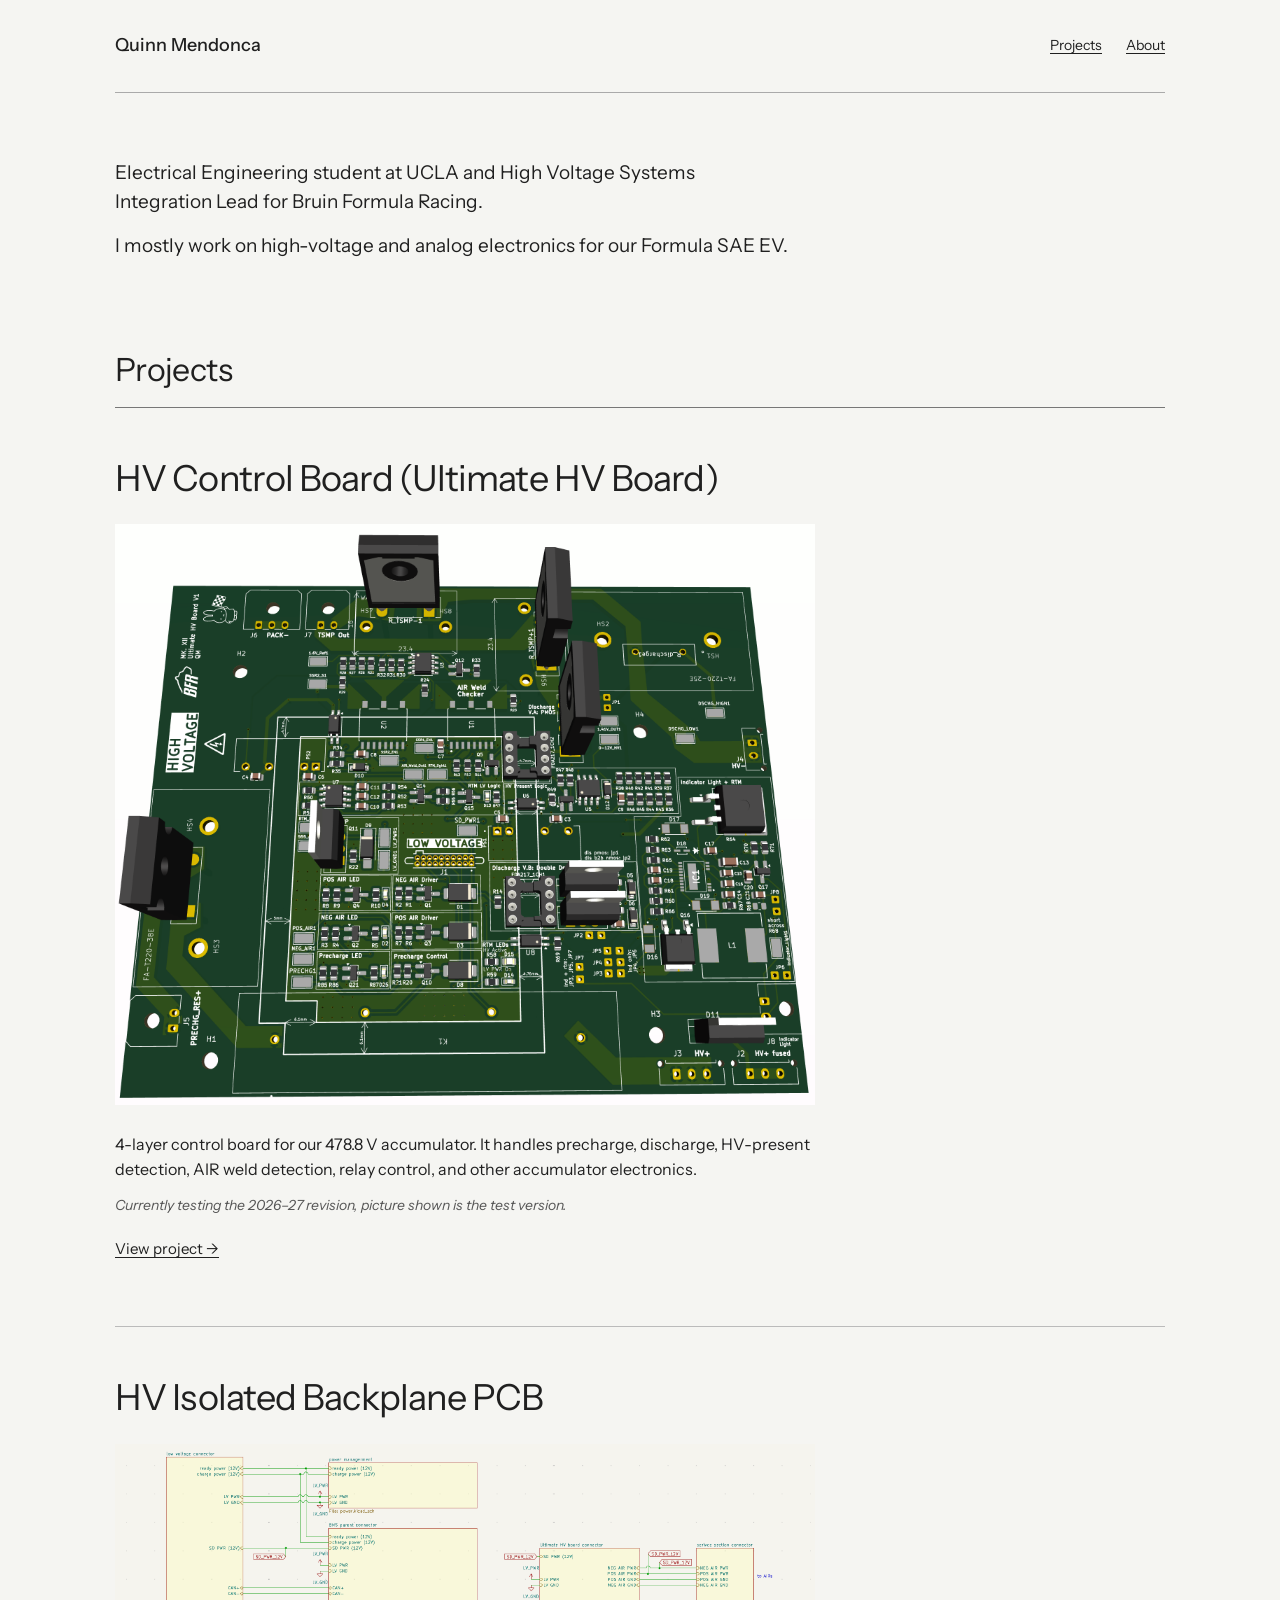
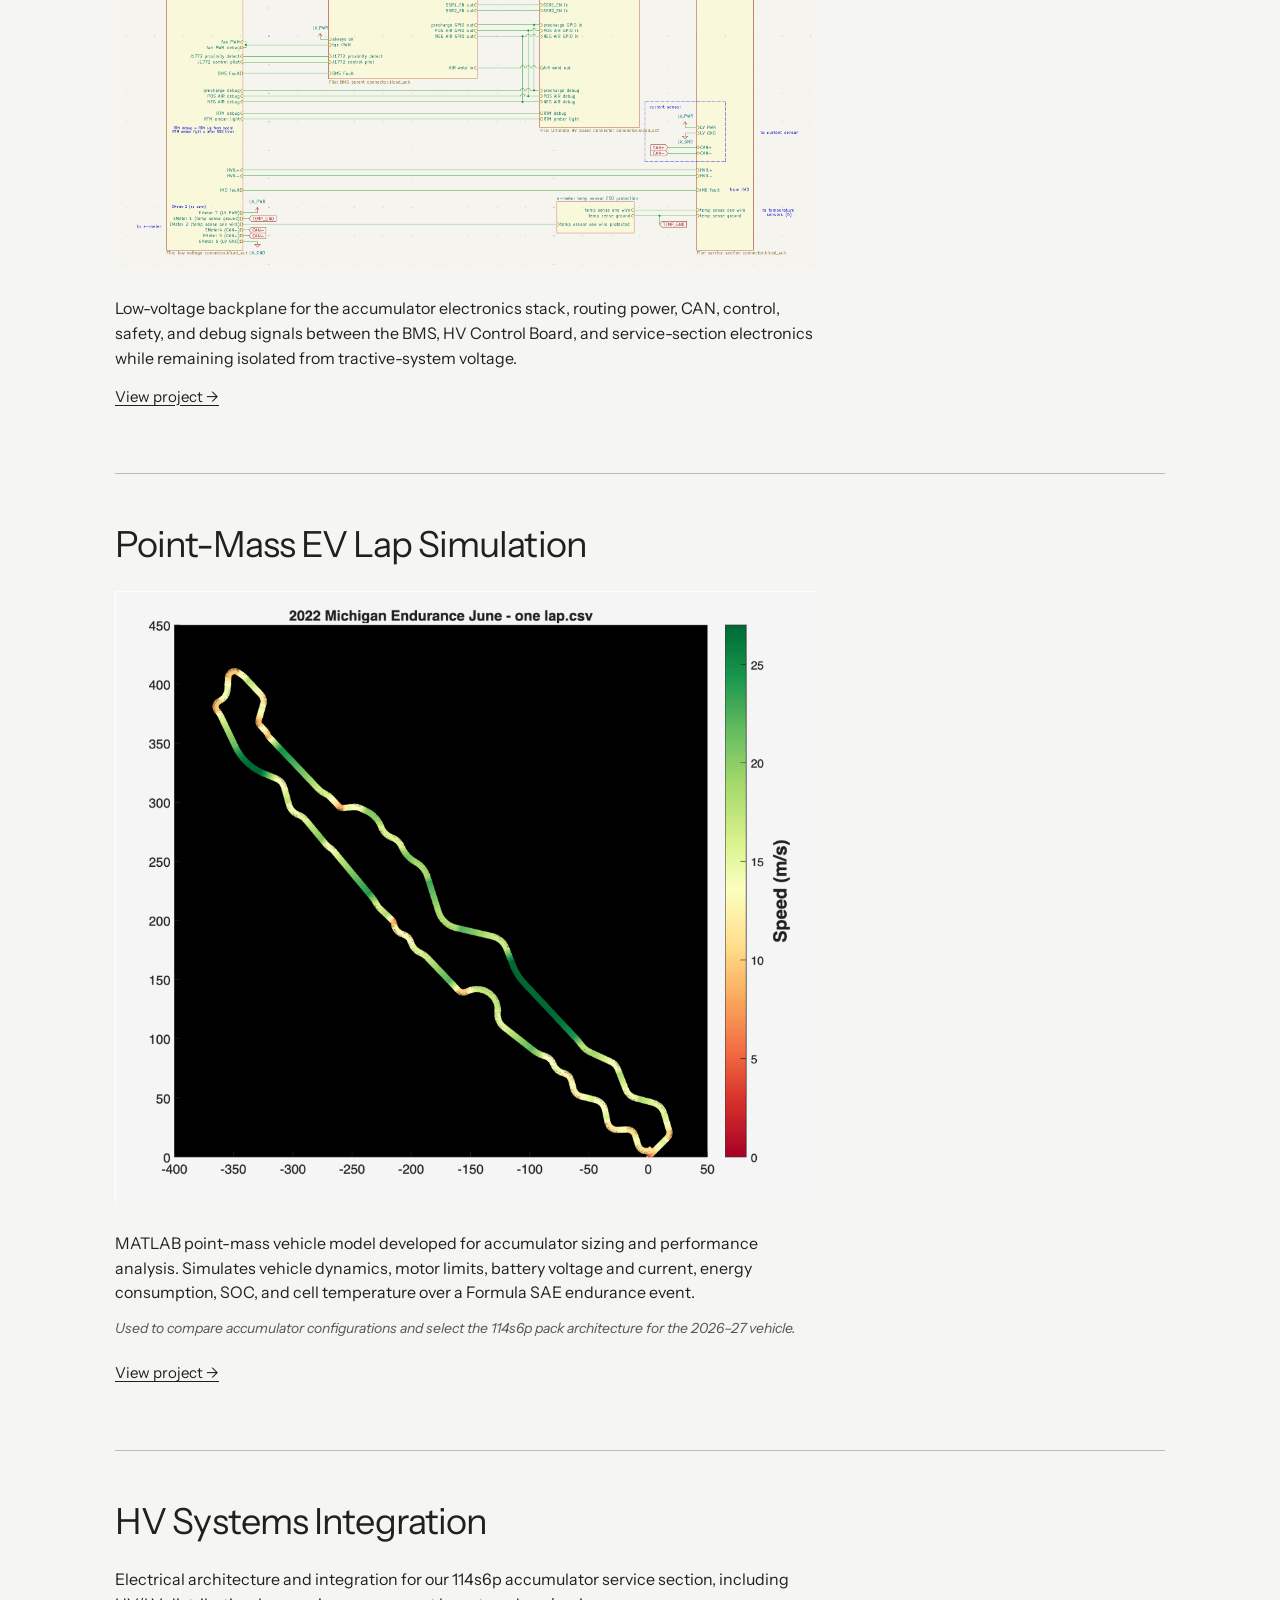
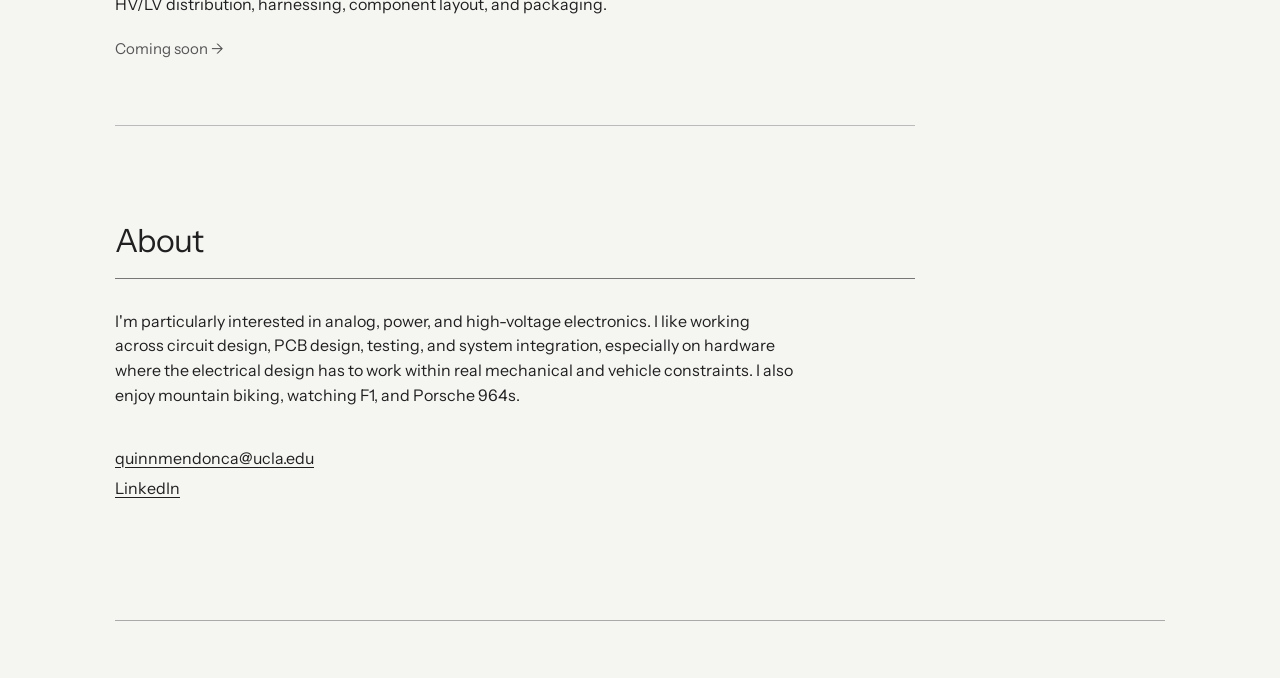
==== commit 912a4b8f: "..." ====
--- a/index.html
+++ b/index.html
@@ -170,7 +170,7 @@
             I'm particularly interested in analog, power, and high-voltage electronics.
             I like working across circuit design, PCB design, testing, and system
             integration, especially on hardware where the electrical design has to work
-            within real mechanical and vehicle constraints.
+            within real mechanical and vehicle constraints. I also enjoy mountain biking, watching F1, and Porsche 964s.
         </p>
 
         <p class="contact">
